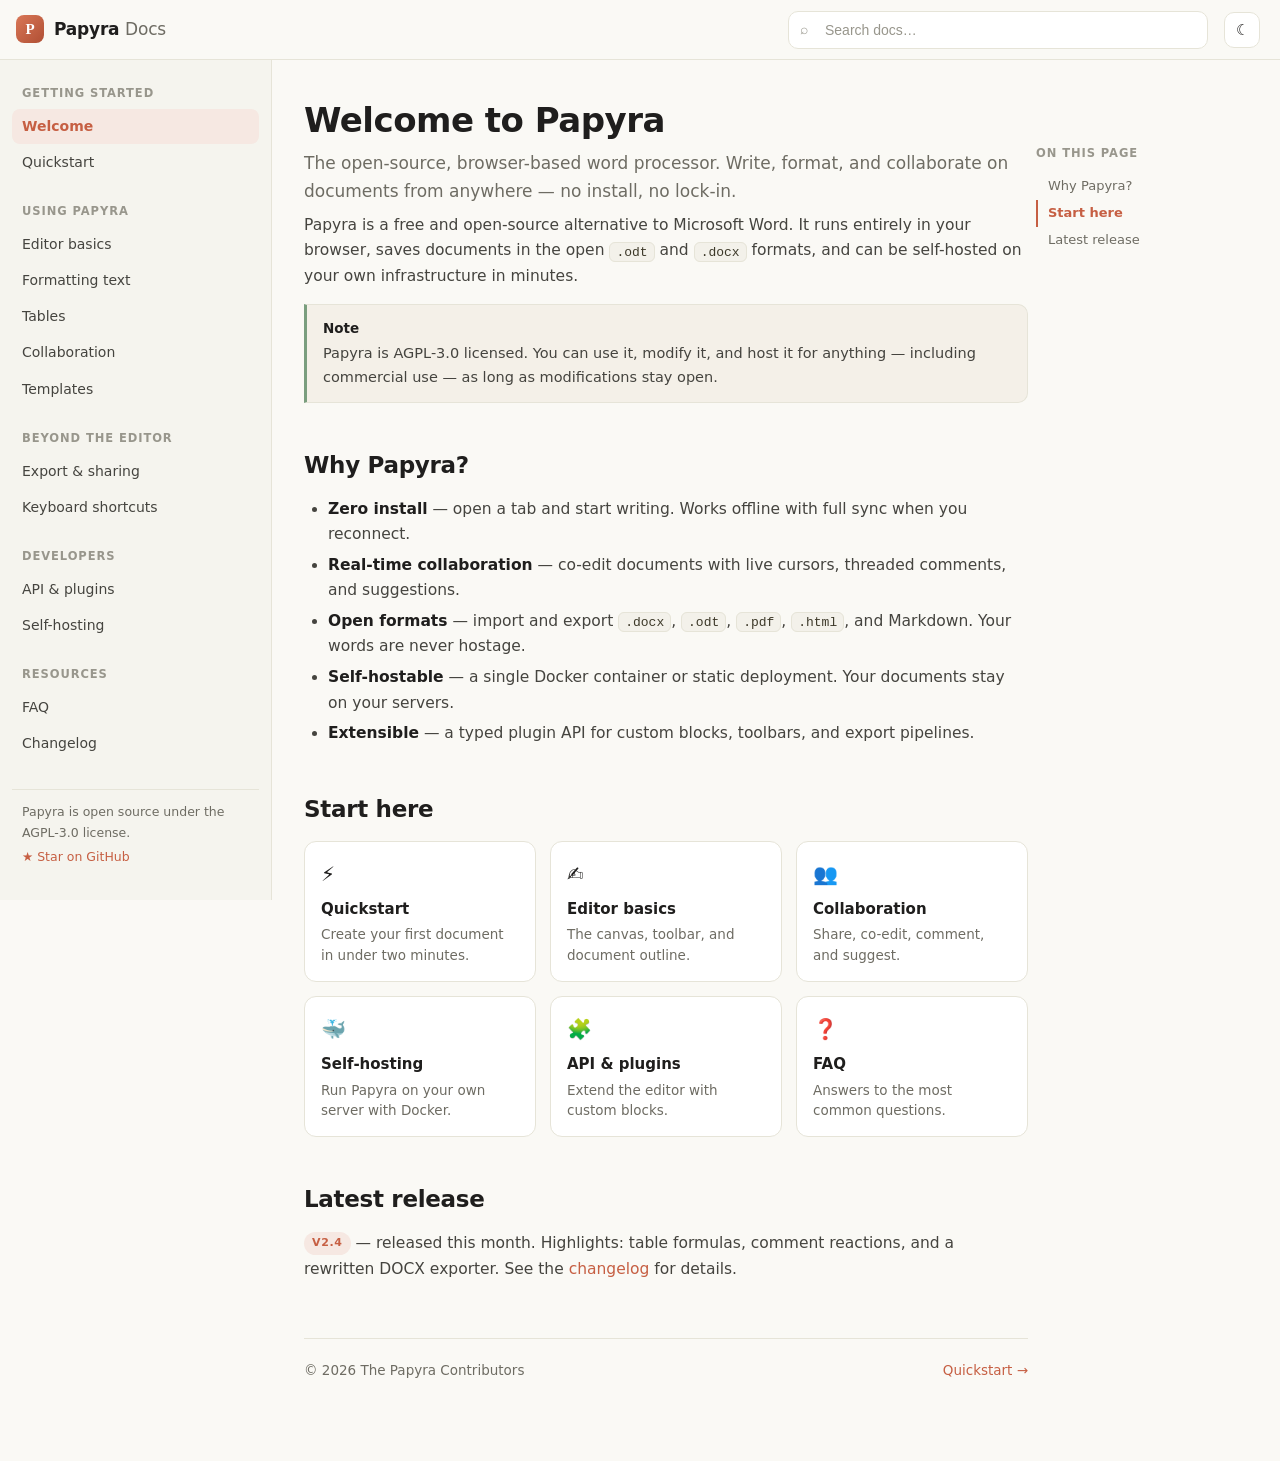
==== index.html @ 74c1b02d "Add full documentation suite: 13 pages, sidebar nav, search, dark mode Co-authored-by: sentiensilenc" ====
<!DOCTYPE html>
<html lang="en">
<head>
<meta charset="UTF-8" />
<meta name="viewport" content="width=device-width, initial-scale=1.0" />
<title>Welcome — Papyra Docs</title>
<link rel="stylesheet" href="assets/css/style.css" />
</head>
<body data-page="index">
<div class="layout">
  <main class="content">
    <div class="content-inner">
      <article>
        <h1>Welcome to Papyra</h1>
        <p class="page-subtitle">The open-source, browser-based word processor. Write, format, and collaborate on documents from anywhere — no install, no lock-in.</p>

        <p>Papyra is a free and open-source alternative to Microsoft Word. It runs entirely in your browser, saves documents in the open <code>.odt</code> and <code>.docx</code> formats, and can be self-hosted on your own infrastructure in minutes.</p>

        <div class="callout note">
          <div class="callout-title">Note</div>
          Papyra is AGPL-3.0 licensed. You can use it, modify it, and host it for anything — including commercial use — as long as modifications stay open.
        </div>

        <h2>Why Papyra?</h2>
        <ul>
          <li><strong>Zero install</strong> — open a tab and start writing. Works offline with full sync when you reconnect.</li>
          <li><strong>Real-time collaboration</strong> — co-edit documents with live cursors, threaded comments, and suggestions.</li>
          <li><strong>Open formats</strong> — import and export <code>.docx</code>, <code>.odt</code>, <code>.pdf</code>, <code>.html</code>, and Markdown. Your words are never hostage.</li>
          <li><strong>Self-hostable</strong> — a single Docker container or static deployment. Your documents stay on your servers.</li>
          <li><strong>Extensible</strong> — a typed plugin API for custom blocks, toolbars, and export pipelines.</li>
        </ul>

        <h2>Start here</h2>
        <div class="card-grid">
          <a class="card" href="quickstart.html">
            <div class="card-icon">⚡</div>
            <div class="card-title">Quickstart</div>
            <div class="card-desc">Create your first document in under two minutes.</div>
          </a>
          <a class="card" href="editor-basics.html">
            <div class="card-icon">✍️</div>
            <div class="card-title">Editor basics</div>
            <div class="card-desc">The canvas, toolbar, and document outline.</div>
          </a>
          <a class="card" href="collaboration.html">
            <div class="card-icon">👥</div>
            <div class="card-title">Collaboration</div>
            <div class="card-desc">Share, co-edit, comment, and suggest.</div>
          </a>
          <a class="card" href="self-hosting.html">
            <div class="card-icon">🐳</div>
            <div class="card-title">Self-hosting</div>
            <div class="card-desc">Run Papyra on your own server with Docker.</div>
          </a>
          <a class="card" href="api-plugins.html">
            <div class="card-icon">🧩</div>
            <div class="card-title">API &amp; plugins</div>
            <div class="card-desc">Extend the editor with custom blocks.</div>
          </a>
          <a class="card" href="faq.html">
            <div class="card-icon">❓</div>
            <div class="card-title">FAQ</div>
            <div class="card-desc">Answers to the most common questions.</div>
          </a>
        </div>

        <h2>Latest release</h2>
        <p><span class="badge">v2.4</span> — released this month. Highlights: table formulas, comment reactions, and a rewritten DOCX exporter. See the <a href="changelog.html">changelog</a> for details.</p>
      </article>
    </div>
  </main>
</div>
<script src="assets/js/search-data.js"></script>
<script src="assets/js/app.js"></script>
</body>
</html>
---- assets/css/style.css ----
/* ============================================================
   Papyra Docs — Claude-inspired warm light theme
   ============================================================ */

:root {
  --bg: #faf9f5;
  --bg-raised: #ffffff;
  --bg-sidebar: #f5f4ee;
  --bg-hover: #eeece4;
  --bg-code: #f3f1ea;
  --bg-callout: #f4f0e8;
  --text: #1f1e1d;
  --text-soft: #45443f;
  --muted: #6e6c63;
  --faint: #98968c;
  --accent: #c65f43;
  --accent-hover: #b04f34;
  --accent-soft: #f6e8e2;
  --border: #e6e4d8;
  --border-strong: #d6d3c4;
  --shadow: 0 8px 30px rgba(31, 30, 29, 0.08);
  --shadow-soft: 0 2px 8px rgba(31, 30, 29, 0.05);
  --code-text: #3d3929;
  --radius: 10px;
  --header-h: 60px;
  --sidebar-w: 272px;
  --toc-w: 220px;
  --max-content: 760px;
}

[data-theme="dark"] {
  --bg: #262624;
  --bg-raised: #2e2d2b;
  --bg-sidebar: #1f1e1d;
  --bg-hover: #383734;
  --bg-code: #30302d;
  --bg-callout: #33302a;
  --text: #f2f0e9;
  --text-soft: #d8d5cc;
  --muted: #a5a297;
  --faint: #7d7b71;
  --accent: #e08a67;
  --accent-hover: #eb9e80;
  --accent-soft: #4a322a;
  --border: #3b3a36;
  --border-strong: #4b4944;
  --shadow: 0 8px 30px rgba(0, 0, 0, 0.4);
  --shadow-soft: 0 2px 8px rgba(0, 0, 0, 0.25);
  --code-text: #e8e4d8;
}

* { box-sizing: border-box; }

html { scroll-behavior: smooth; }

body {
  margin: 0;
  font-family: "Segoe UI", system-ui, -apple-system, "Helvetica Neue", Arial, sans-serif;
  font-size: 15.5px;
  line-height: 1.65;
  color: var(--text);
  background: var(--bg);
  transition: background 0.25s ease, color 0.25s ease;
}

a { color: var(--accent); text-decoration: none; }
a:hover { color: var(--accent-hover); text-decoration: underline; }

/* ---------- Header ---------- */

.site-header {
  position: fixed;
  inset: 0 0 auto 0;
  height: var(--header-h);
  display: flex;
  align-items: center;
  gap: 16px;
  padding: 0 20px 0 16px;
  background: color-mix(in srgb, var(--bg) 88%, transparent);
  backdrop-filter: blur(10px);
  border-bottom: 1px solid var(--border);
  z-index: 60;
}

.brand {
  display: flex;
  align-items: center;
  gap: 10px;
  font-weight: 700;
  font-size: 17px;
  color: var(--text);
  letter-spacing: -0.2px;
}
.brand:hover { text-decoration: none; color: var(--text); }

.brand-mark {
  width: 28px;
  height: 28px;
  border-radius: 8px;
  background: linear-gradient(135deg, #d97757, #b04f34);
  color: #fff;
  display: grid;
  place-items: center;
  font-size: 15px;
  font-weight: 800;
  font-family: Georgia, serif;
}

.brand .docs-label { color: var(--muted); font-weight: 500; }

.menu-btn {
  display: none;
  border: 1px solid var(--border);
  background: var(--bg-raised);
  color: var(--text);
  border-radius: 8px;
  width: 34px;
  height: 34px;
  cursor: pointer;
  font-size: 16px;
  line-height: 1;
}

/* ---------- Search ---------- */

.search-wrap {
  position: relative;
  flex: 1;
  max-width: 420px;
  margin-left: auto;
}

.search-input {
  width: 100%;
  height: 38px;
  padding: 0 12px 0 36px;
  border: 1px solid var(--border);
  border-radius: 10px;
  background: var(--bg-raised);
  color: var(--text);
  font-size: 14px;
  outline: none;
  transition: border-color 0.15s, box-shadow 0.15s;
}
.search-input::placeholder { color: var(--faint); }
.search-input:focus {
  border-color: var(--accent);
  box-shadow: 0 0 0 3px var(--accent-soft);
}

.search-icon {
  position: absolute;
  left: 12px;
  top: 50%;
  transform: translateY(-50%);
  color: var(--faint);
  font-size: 14px;
  pointer-events: none;
}

.search-results {
  position: absolute;
  top: calc(100% + 8px);
  left: 0;
  right: 0;
  background: var(--bg-raised);
  border: 1px solid var(--border);
  border-radius: 12px;
  box-shadow: var(--shadow);
  max-height: 380px;
  overflow-y: auto;
  padding: 6px;
  display: none;
}
.search-results.open { display: block; }

.search-result {
  display: block;
  padding: 8px 10px;
  border-radius: 8px;
  cursor: pointer;
}
.search-result:hover, .search-result.active { background: var(--bg-hover); }
.search-result .sr-title { font-weight: 600; font-size: 14px; color: var(--text); }
.search-result .sr-section { font-size: 12px; color: var(--muted); margin-top: 1px; }
.search-result mark { background: var(--accent-soft); color: var(--accent); border-radius: 3px; padding: 0 1px; }

.search-empty {
  padding: 14px 12px;
  color: var(--muted);
  font-size: 14px;
  text-align: center;
}

/* ---------- Theme toggle ---------- */

.theme-toggle {
  border: 1px solid var(--border);
  background: var(--bg-raised);
  color: var(--text);
  width: 36px;
  height: 36px;
  border-radius: 10px;
  cursor: pointer;
  font-size: 15px;
  display: grid;
  place-items: center;
  flex-shrink: 0;
  transition: background 0.15s, transform 0.15s;
}
.theme-toggle:hover { background: var(--bg-hover); transform: rotate(12deg); }

/* ---------- Layout ---------- */

.layout {
  display: flex;
  padding-top: var(--header-h);
  min-height: 100vh;
}

/* ---------- Sidebar ---------- */

.sidebar {
  width: var(--sidebar-w);
  flex-shrink: 0;
  position: sticky;
  top: var(--header-h);
  height: calc(100vh - var(--header-h));
  overflow-y: auto;
  background: var(--bg-sidebar);
  border-right: 1px solid var(--border);
  padding: 20px 12px 40px;
}

.nav-group-label {
  font-size: 11.5px;
  font-weight: 700;
  text-transform: uppercase;
  letter-spacing: 0.08em;
  color: var(--faint);
  margin: 22px 10px 6px;
}
.nav-group-label:first-child { margin-top: 4px; }

.nav-link {
  display: block;
  padding: 6px 10px;
  margin: 1px 0;
  border-radius: 8px;
  color: var(--text-soft);
  font-size: 14px;
  font-weight: 500;
}
.nav-link:hover { background: var(--bg-hover); color: var(--text); text-decoration: none; }
.nav-link.active {
  background: var(--accent-soft);
  color: var(--accent);
  font-weight: 600;
}

.sidebar-footer {
  margin-top: 28px;
  padding: 12px 10px 0;
  border-top: 1px solid var(--border);
  font-size: 12.5px;
  color: var(--muted);
}
.sidebar-footer a { display: inline-flex; align-items: center; gap: 6px; margin-top: 4px; }

.backdrop {
  display: none;
  position: fixed;
  inset: 0;
  background: rgba(0, 0, 0, 0.35);
  z-index: 55;
}

/* ---------- Content ---------- */

.content {
  flex: 1;
  min-width: 0;
  display: flex;
  justify-content: center;
  padding: 40px 32px 80px;
}

.content-inner { width: 100%; max-width: var(--max-content); }

.content-header {
  margin-bottom: 28px;
}
.breadcrumb {
  font-size: 13px;
  color: var(--muted);
  margin-bottom: 10px;
}
.breadcrumb a { color: var(--muted); }
.breadcrumb .crumb-here { color: var(--text); font-weight: 600; }

h1 {
  font-size: 34px;
  line-height: 1.2;
  letter-spacing: -0.5px;
  margin: 0 0 8px;
  font-weight: 750;
}
.page-subtitle {
  font-size: 17px;
  color: var(--muted);
  margin: 0 0 8px;
}

h2 {
  font-size: 23px;
  letter-spacing: -0.3px;
  margin: 44px 0 12px;
  scroll-margin-top: calc(var(--header-h) + 20px);
  font-weight: 700;
}

h3 {
  font-size: 18px;
  margin: 30px 0 10px;
  scroll-margin-top: calc(var(--header-h) + 20px);
  font-weight: 700;
}

article p { margin: 0 0 14px; color: var(--text-soft); }
article strong { color: var(--text); }

article ul, article ol { margin: 0 0 16px; padding-left: 24px; color: var(--text-soft); }
article li { margin: 5px 0; }

hr { border: none; border-top: 1px solid var(--border); margin: 36px 0; }

/* ---------- Code ---------- */

.codeblock {
  position: relative;
  margin: 0 0 18px;
  border-radius: var(--radius);
  border: 1px solid var(--border);
  background: var(--bg-code);
  overflow: hidden;
}

.codeblock pre {
  margin: 0;
  padding: 14px 16px;
  overflow-x: auto;
}

code, pre {
  font-family: ui-monospace, "SF Mono", "Cascadia Code", Consolas, Menlo, monospace;
  font-size: 13.5px;
  color: var(--code-text);
}

:not(pre) > code {
  background: var(--bg-code);
  border: 1px solid var(--border);
  border-radius: 6px;
  padding: 1.5px 6px;
  font-size: 13px;
}

.copy-btn {
  position: absolute;
  top: 8px;
  right: 8px;
  border: 1px solid var(--border);
  background: var(--bg-raised);
  color: var(--muted);
  font-size: 12px;
  font-family: inherit;
  padding: 4px 10px;
  border-radius: 7px;
  cursor: pointer;
  opacity: 0;
  transition: opacity 0.15s;
}
.codeblock:hover .copy-btn { opacity: 1; }
.copy-btn:hover { color: var(--text); border-color: var(--border-strong); }
.copy-btn.copied { color: var(--accent); border-color: var(--accent); }

.code-label {
  font-size: 11px;
  font-weight: 700;
  text-transform: uppercase;
  letter-spacing: 0.07em;
  color: var(--faint);
  padding: 8px 16px 0;
}

/* ---------- Callouts ---------- */

.callout {
  border: 1px solid var(--border);
  border-left: 3px solid var(--accent);
  background: var(--bg-callout);
  border-radius: 0 var(--radius) var(--radius) 0;
  padding: 12px 16px;
  margin: 0 0 18px;
  font-size: 14.5px;
  color: var(--text-soft);
}
.callout .callout-title {
  font-weight: 700;
  color: var(--text);
  font-size: 13.5px;
  margin-bottom: 3px;
}
.callout.note { border-left-color: #7a9e7e; }
.callout.warning { border-left-color: #d4a72c; }
.callout.danger { border-left-color: #c14b4b; }

/* ---------- Cards / grids ---------- */

.card-grid {
  display: grid;
  grid-template-columns: repeat(auto-fill, minmax(220px, 1fr));
  gap: 14px;
  margin: 0 0 24px;
}

.card {
  display: block;
  border: 1px solid var(--border);
  border-radius: 12px;
  background: var(--bg-raised);
  padding: 16px;
  color: var(--text);
  transition: border-color 0.15s, box-shadow 0.15s, transform 0.15s;
}
.card:hover {
  text-decoration: none;
  border-color: var(--accent);
  box-shadow: var(--shadow-soft);
  transform: translateY(-2px);
}
.card .card-icon { font-size: 20px; margin-bottom: 6px; }
.card .card-title { font-weight: 700; font-size: 15px; margin-bottom: 3px; }
.card .card-desc { font-size: 13.5px; color: var(--muted); line-height: 1.5; }

/* ---------- Tables ---------- */

.table-wrap { overflow-x: auto; margin: 0 0 18px; border: 1px solid var(--border); border-radius: var(--radius); }

table { border-collapse: collapse; width: 100%; font-size: 14px; }

th, td { text-align: left; padding: 9px 14px; border-bottom: 1px solid var(--border); }
th { background: var(--bg-sidebar); font-weight: 700; color: var(--text); font-size: 13px; }
tr:last-child td { border-bottom: none; }
td { color: var(--text-soft); }
td code, th code { font-size: 12.5px; }

/* ---------- "On this page" TOC ---------- */

.toc {
  width: var(--toc-w);
  flex-shrink: 0;
  position: sticky;
  top: var(--header-h);
  height: calc(100vh - var(--header-h));
  overflow-y: auto;
  padding: 44px 16px 40px 8px;
  font-size: 13px;
}
.toc-title {
  font-size: 11.5px;
  font-weight: 700;
  text-transform: uppercase;
  letter-spacing: 0.08em;
  color: var(--faint);
  margin-bottom: 10px;
}
.toc a {
  display: block;
  padding: 4px 10px;
  border-left: 2px solid transparent;
  color: var(--muted);
  line-height: 1.45;
}
.toc a:hover { color: var(--text); text-decoration: none; }
.toc a.active { color: var(--accent); border-left-color: var(--accent); font-weight: 600; }

/* ---------- Prev/next-free footer ---------- */

.page-footer {
  margin-top: 56px;
  padding-top: 20px;
  border-top: 1px solid var(--border);
  display: flex;
  justify-content: space-between;
  gap: 12px;
  font-size: 13.5px;
  color: var(--muted);
  flex-wrap: wrap;
}

/* ---------- Badges ---------- */

.badge {
  display: inline-block;
  font-size: 11px;
  font-weight: 700;
  text-transform: uppercase;
  letter-spacing: 0.06em;
  padding: 2px 8px;
  border-radius: 999px;
  background: var(--accent-soft);
  color: var(--accent);
  vertical-align: middle;
}
.badge.new { background: #e5efe4; color: #4a7a4e; }
[data-theme="dark"] .badge.new { background: #2c3b2c; color: #9ec79f; }

kbd {
  display: inline-block;
  font-family: ui-monospace, monospace;
  font-size: 12px;
  background: var(--bg-raised);
  border: 1px solid var(--border-strong);
  border-bottom-width: 2px;
  border-radius: 6px;
  padding: 1px 7px;
  color: var(--text);
}

/* ---------- Responsive ---------- */

@media (max-width: 1160px) {
  .toc { display: none; }
}

@media (max-width: 880px) {
  .menu-btn { display: grid; place-items: center; }

  .sidebar {
    position: fixed;
    top: var(--header-h);
    left: 0;
    bottom: 0;
    transform: translateX(-100%);
    transition: transform 0.25s ease;
    z-index: 56;
    box-shadow: var(--shadow);
  }
  .sidebar.open { transform: translateX(0); }
  .backdrop.open { display: block; }

  .content { padding: 28px 18px 64px; }
  h1 { font-size: 28px; }

  .search-wrap { max-width: none; }
  .hide-sm { display: none; }
}
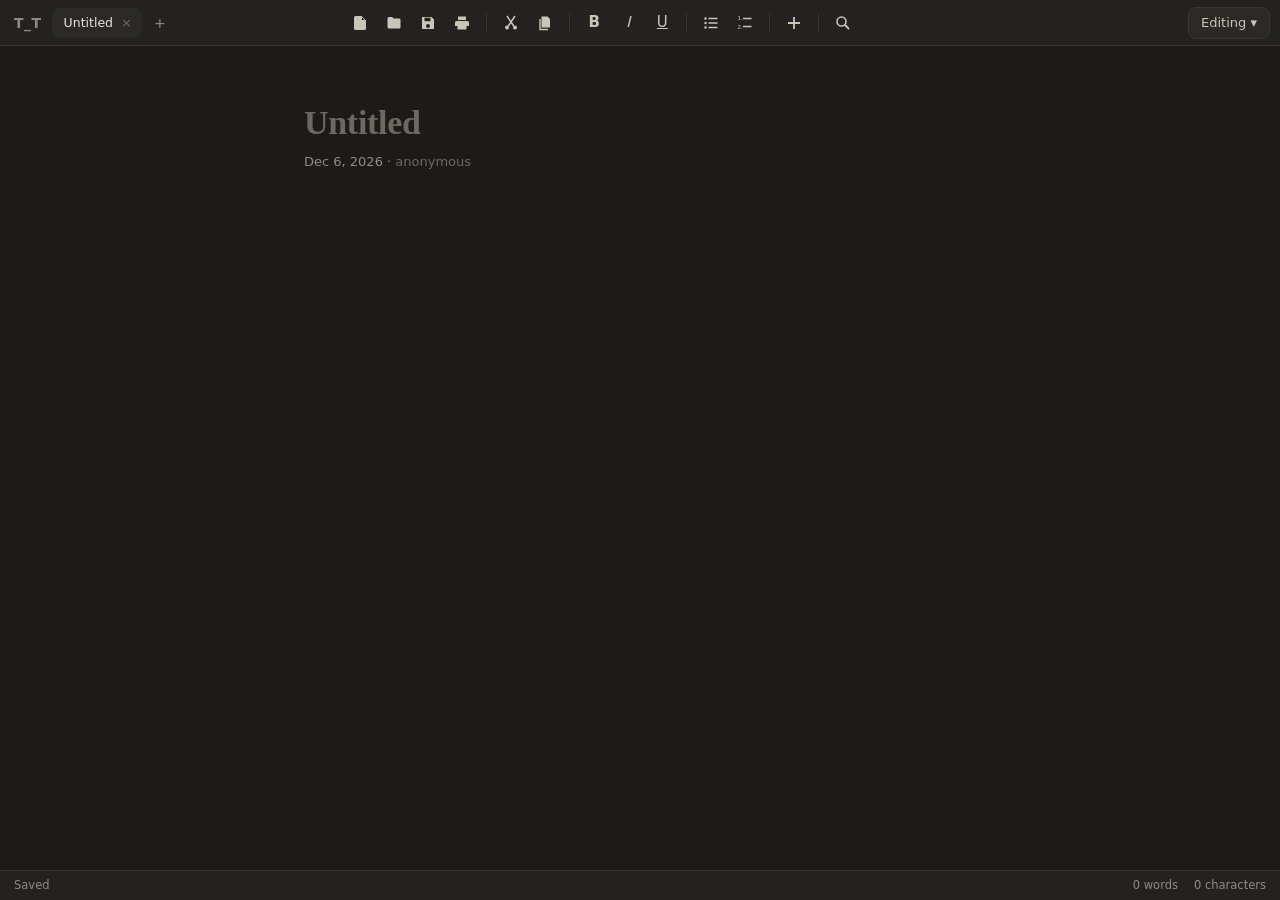
==== commit aaf4e19a: "Replace docs suite with document editor app Co-authored-by: sentiensilencx <sentiensilencx@users.nor" ====
--- a/index.html
+++ b/index.html
@@ -3,74 +3,126 @@
 <head>
 <meta charset="UTF-8" />
 <meta name="viewport" content="width=device-width, initial-scale=1.0" />
-<title>Welcome — Papyra Docs</title>
-<link rel="stylesheet" href="assets/css/style.css" />
+<title>super cool docs</title>
+<link rel="stylesheet" href="assets/css/editor.css" />
 </head>
-<body data-page="index">
-<div class="layout">
-  <main class="content">
-    <div class="content-inner">
-      <article>
-        <h1>Welcome to Papyra</h1>
-        <p class="page-subtitle">The open-source, browser-based word processor. Write, format, and collaborate on documents from anywhere — no install, no lock-in.</p>
+<body class="mode-editing">
 
-        <p>Papyra is a free and open-source alternative to Microsoft Word. It runs entirely in your browser, saves documents in the open <code>.odt</code> and <code>.docx</code> formats, and can be self-hosted on your own infrastructure in minutes.</p>
+<header class="topbar">
+  <div class="topbar-left">
+    <button id="tabsBtn" class="icon-btn app-btn" title="Documents">T_T</button>
+    <div class="tabbar" id="tabbar"></div>
+    <button id="newTabBtn" class="icon-btn" title="New document">+</button>
+  </div>
 
-        <div class="callout note">
-          <div class="callout-title">Note</div>
-          Papyra is AGPL-3.0 licensed. You can use it, modify it, and host it for anything — including commercial use — as long as modifications stay open.
-        </div>
+  <div class="toolbar" id="toolbar">
+    <button class="tbtn" data-cmd="newDoc" title="New document (Ctrl+Alt+N)">
+      <svg viewBox="0 0 16 16"><path d="M9.5 1H3.5A1.5 1.5 0 0 0 2 2.5v11A1.5 1.5 0 0 0 3.5 15h9a1.5 1.5 0 0 0 1.5-1.5V5.5L9.5 1zM10 2.5 12.5 5H10V2.5z"/><path d="M8 7v5M5.5 9.5h5" stroke="currentColor" stroke-width="1.4" fill="none"/></svg>
+    </button>
+    <button class="tbtn" data-cmd="openDoc" title="Open file (.html, .md, .txt)">
+      <svg viewBox="0 0 16 16"><path d="M1.5 3.5A1.5 1.5 0 0 1 3 2h3.2l1.4 1.6H13A1.5 1.5 0 0 1 14.5 5v7A1.5 1.5 0 0 1 13 13.5H3A1.5 1.5 0 0 1 1.5 12V3.5z"/></svg>
+    </button>
+    <button class="tbtn" data-cmd="saveDoc" title="Download as .html (Ctrl+S)">
+      <svg viewBox="0 0 16 16"><path d="M2 2h9.5L14 4.5V14H2V2zm2.5.8v3.4h6V2.8h-6zM8 13a2 2 0 1 0 0-4 2 2 0 0 0 0 4z"/></svg>
+    </button>
+    <button class="tbtn" data-cmd="printDoc" title="Print (Ctrl+P)">
+      <svg viewBox="0 0 16 16"><path d="M4 1.5h8V5H4V1.5zM2.5 6h11A1.5 1.5 0 0 1 15 7.5V11h-2.5v3.5h-9V11H1V7.5A1.5 1.5 0 0 1 2.5 6zM5 10h6v3H5v-3z"/></svg>
+    </button>
+    <span class="tsep"></span>
+    <button class="tbtn" data-cmd="cut" title="Cut (Ctrl+X)">
+      <svg viewBox="0 0 16 16"><circle cx="4" cy="12.5" r="2"/><circle cx="12" cy="12.5" r="2"/><path d="M5.3 11 12 1M10.7 11 4 1" stroke="currentColor" stroke-width="1.5" fill="none"/></svg>
+    </button>
+    <button class="tbtn" data-cmd="copy" title="Copy (Ctrl+C)">
+      <svg viewBox="0 0 16 16"><path d="M4.5 1.5h6L13 4v8.5h-8.5v-11z"/><path d="M3 4v10.5h8" fill="none" stroke="currentColor" stroke-width="1.4"/></svg>
+    </button>
+    <span class="tsep"></span>
+    <button class="tbtn letter" data-cmd="bold" title="Bold (Ctrl+B)"><strong>B</strong></button>
+    <button class="tbtn letter" data-cmd="italic" title="Italic (Ctrl+I)"><em>I</em></button>
+    <button class="tbtn letter" data-cmd="underline" title="Underline (Ctrl+U)"><u>U</u></button>
+    <span class="tsep"></span>
+    <button class="tbtn" data-cmd="insertUnorderedList" title="Bulleted list">
+      <svg viewBox="0 0 16 16"><circle cx="2.5" cy="3.5" r="1.2"/><circle cx="2.5" cy="8" r="1.2"/><circle cx="2.5" cy="12.5" r="1.2"/><path d="M5.5 3.5h9M5.5 8h9M5.5 12.5h9" stroke="currentColor" stroke-width="1.5" fill="none"/></svg>
+    </button>
+    <button class="tbtn" data-cmd="insertOrderedList" title="Numbered list">
+      <svg viewBox="0 0 16 16"><text x="0.5" y="5" font-size="5.5" fill="currentColor">1.</text><text x="0.5" y="13.5" font-size="5.5" fill="currentColor">2.</text><path d="M6 3.5h8.5M6 11.5h8.5" stroke="currentColor" stroke-width="1.5" fill="none"/></svg>
+    </button>
+    <span class="tsep"></span>
+    <div class="insert-wrap">
+      <button id="insertBtn" class="tbtn" title="Insert">
+        <svg viewBox="0 0 16 16"><path d="M8 2v12M2 8h12" stroke="currentColor" stroke-width="1.8" fill="none"/></svg>
+      </button>
+      <div class="insert-menu" id="insertMenu">
+        <button data-insert="h1">Heading 1</button>
+        <button data-insert="h2">Heading 2</button>
+        <button data-insert="h3">Heading 3</button>
+        <hr />
+        <button data-insert="quote">Quote</button>
+        <button data-insert="code">Code block</button>
+        <button data-insert="divider">Divider</button>
+        <button data-insert="checklist">Checklist</button>
+        <button data-insert="table">Table</button>
+        <hr />
+        <button data-insert="link">Link…</button>
+        <button data-insert="image">Image…</button>
+        <button data-insert="date">Date</button>
+      </div>
+    </div>
+    <span class="tsep"></span>
+    <button class="tbtn" data-cmd="find" title="Find &amp; replace (Ctrl+F)">
+      <svg viewBox="0 0 16 16"><circle cx="6.5" cy="6.5" r="4.5" fill="none" stroke="currentColor" stroke-width="1.6"/><path d="m10 10 4 4" stroke="currentColor" stroke-width="1.8"/></svg>
+    </button>
+  </div>
 
-        <h2>Why Papyra?</h2>
-        <ul>
-          <li><strong>Zero install</strong> — open a tab and start writing. Works offline with full sync when you reconnect.</li>
-          <li><strong>Real-time collaboration</strong> — co-edit documents with live cursors, threaded comments, and suggestions.</li>
-          <li><strong>Open formats</strong> — import and export <code>.docx</code>, <code>.odt</code>, <code>.pdf</code>, <code>.html</code>, and Markdown. Your words are never hostage.</li>
-          <li><strong>Self-hostable</strong> — a single Docker container or static deployment. Your documents stay on your servers.</li>
-          <li><strong>Extensible</strong> — a typed plugin API for custom blocks, toolbars, and export pipelines.</li>
-        </ul>
+  <div class="topbar-right">
+    <div class="mode-wrap">
+      <button id="modeBtn" class="mode-btn">Editing ▾</button>
+      <div class="mode-menu" id="modeMenu">
+        <button data-mode="editing">Editing</button>
+        <button data-mode="preview">Preview</button>
+      </div>
+    </div>
+  </div>
+</header>
 
-        <h2>Start here</h2>
-        <div class="card-grid">
-          <a class="card" href="quickstart.html">
-            <div class="card-icon">⚡</div>
-            <div class="card-title">Quickstart</div>
-            <div class="card-desc">Create your first document in under two minutes.</div>
-          </a>
-          <a class="card" href="editor-basics.html">
-            <div class="card-icon">✍️</div>
-            <div class="card-title">Editor basics</div>
-            <div class="card-desc">The canvas, toolbar, and document outline.</div>
-          </a>
-          <a class="card" href="collaboration.html">
-            <div class="card-icon">👥</div>
-            <div class="card-title">Collaboration</div>
-            <div class="card-desc">Share, co-edit, comment, and suggest.</div>
-          </a>
-          <a class="card" href="self-hosting.html">
-            <div class="card-icon">🐳</div>
-            <div class="card-title">Self-hosting</div>
-            <div class="card-desc">Run Papyra on your own server with Docker.</div>
-          </a>
-          <a class="card" href="api-plugins.html">
-            <div class="card-icon">🧩</div>
-            <div class="card-title">API &amp; plugins</div>
-            <div class="card-desc">Extend the editor with custom blocks.</div>
-          </a>
-          <a class="card" href="faq.html">
-            <div class="card-icon">❓</div>
-            <div class="card-title">FAQ</div>
-            <div class="card-desc">Answers to the most common questions.</div>
-          </a>
-        </div>
+<div class="tabpanel" id="tabpanel"></div>
 
-        <h2>Latest release</h2>
-        <p><span class="badge">v2.4</span> — released this month. Highlights: table formulas, comment reactions, and a rewritten DOCX exporter. See the <a href="changelog.html">changelog</a> for details.</p>
-      </article>
+<main class="page-scroll">
+  <div class="page" id="page">
+    <div class="doc-head">
+      <h1 id="docTitle" class="doc-title" contenteditable="true" spellcheck="false" data-placeholder="Untitled"></h1>
+      <div class="doc-meta"><span id="docDate"></span> · <span id="docAuthor" contenteditable="true" spellcheck="false" data-placeholder="anonymous"></span></div>
     </div>
-  </main>
+    <article id="editor" class="editor" contenteditable="true" spellcheck="true" data-placeholder="Start writing…"></article>
+  </div>
+</main>
+
+<footer class="statusbar">
+  <span id="savedAt">Saved</span>
+  <span class="status-right">
+    <span id="wordCount">0 words</span>
+    <span id="charCount">0 characters</span>
+  </span>
+</footer>
+
+<input type="file" id="fileInput" accept=".html,.htm,.md,.markdown,.txt" hidden />
+
+<div class="modal-backdrop" id="findModal">
+  <div class="modal">
+    <div class="modal-title">Find &amp; replace</div>
+    <input type="text" id="findInput" placeholder="Find" />
+    <input type="text" id="replaceInput" placeholder="Replace with (optional)" />
+    <div class="modal-row">
+      <span id="findCount" class="find-count"></span>
+      <span>
+        <button id="findClearBtn" class="mbtn">Clear</button>
+        <button id="replaceAllBtn" class="mbtn primary">Replace all</button>
+      </span>
+    </div>
+  </div>
 </div>
-<script src="assets/js/search-data.js"></script>
-<script src="assets/js/app.js"></script>
+
+<div class="toast" id="toast"></div>
+
+<script src="assets/js/editor.js"></script>
 </body>
 </html>
--- a/assets/css/editor.css
+++ b/assets/css/editor.css
@@ -0,0 +1,523 @@
+/* ============ super cool docs — dark serif editor ============ */
+
+:root {
+  --bg: #1c1b19;
+  --bg-panel: #232220;
+  --bg-raised: #2a2926;
+  --bg-hover: #35332f;
+  --text: #e9e6dd;
+  --text-soft: #c9c5b9;
+  --muted: #8f8c82;
+  --faint: #6b6960;
+  --accent: #d97757;
+  --accent-soft: #47322a;
+  --border: #383632;
+  --border-strong: #4a4842;
+  --mark: #5a4632;
+  --sel: #3d5a4c;
+  --radius: 10px;
+  --topbar-h: 46px;
+  --statusbar-h: 30px;
+  --page-w: 720px;
+  --serif: Georgia, "Iowan Old Style", "Times New Roman", serif;
+  --sans: -apple-system, "Segoe UI", system-ui, sans-serif;
+}
+
+* { box-sizing: border-box; }
+
+html, body { height: 100%; }
+
+body {
+  margin: 0;
+  background: var(--bg);
+  color: var(--text);
+  font-family: var(--serif);
+  font-size: 17px;
+  line-height: 1.75;
+  display: flex;
+  flex-direction: column;
+  overflow: hidden;
+}
+
+::selection { background: var(--sel); }
+
+button { font-family: var(--sans); }
+
+/* ---------- Top bar ---------- */
+
+.topbar {
+  display: flex;
+  align-items: center;
+  gap: 8px;
+  height: var(--topbar-h);
+  padding: 0 10px 0 6px;
+  background: var(--bg-panel);
+  border-bottom: 1px solid var(--border);
+  flex-shrink: 0;
+  z-index: 30;
+}
+
+.topbar-left { display: flex; align-items: center; gap: 2px; min-width: 0; }
+
+.icon-btn {
+  border: none;
+  background: transparent;
+  color: var(--muted);
+  height: 32px;
+  min-width: 32px;
+  border-radius: 8px;
+  cursor: pointer;
+  font-size: 14px;
+  display: grid;
+  place-items: center;
+  flex-shrink: 0;
+}
+.icon-btn:hover { background: var(--bg-hover); color: var(--text); }
+
+.app-btn { font-weight: 700; letter-spacing: 0.5px; padding: 0 8px; }
+
+/* ---------- Tabs ---------- */
+
+.tabbar { display: flex; align-items: center; gap: 2px; overflow-x: auto; scrollbar-width: none; min-width: 0; }
+.tabbar::-webkit-scrollbar { display: none; }
+
+.tab {
+  display: inline-flex;
+  align-items: center;
+  gap: 6px;
+  height: 30px;
+  padding: 0 8px 0 12px;
+  border-radius: 8px;
+  background: transparent;
+  color: var(--muted);
+  font-family: var(--sans);
+  font-size: 12.5px;
+  cursor: pointer;
+  border: none;
+  white-space: nowrap;
+  max-width: 160px;
+}
+.tab span { overflow: hidden; text-overflow: ellipsis; }
+.tab:hover { background: var(--bg-hover); }
+.tab.active { background: var(--bg-raised); color: var(--text); }
+
+.tab .tab-close {
+  border: none;
+  background: transparent;
+  color: var(--faint);
+  cursor: pointer;
+  font-size: 13px;
+  padding: 0 2px;
+  border-radius: 4px;
+  line-height: 1;
+}
+.tab .tab-close:hover { color: var(--text); background: var(--border-strong); }
+
+/* ---------- Toolbar ---------- */
+
+.toolbar {
+  display: flex;
+  align-items: center;
+  gap: 2px;
+  margin: 0 auto;
+  transition: opacity 0.2s;
+}
+
+body.mode-preview .toolbar { opacity: 0.25; pointer-events: none; }
+
+.tbtn {
+  border: none;
+  background: transparent;
+  color: var(--text-soft);
+  height: 32px;
+  width: 32px;
+  border-radius: 8px;
+  cursor: pointer;
+  display: grid;
+  place-items: center;
+  font-size: 14px;
+  flex-shrink: 0;
+}
+.tbtn:hover { background: var(--bg-hover); color: var(--text); }
+.tbtn svg { width: 16px; height: 16px; fill: currentColor; }
+.tbtn.letter { font-size: 15px; }
+.tbtn.letter strong, .tbtn.letter em, .tbtn.letter u { line-height: 1; }
+
+.tbtn.active { background: var(--accent-soft); color: var(--accent); }
+
+.tsep { width: 1px; height: 18px; background: var(--border); margin: 0 6px; flex-shrink: 0; }
+
+/* ---------- Insert menu ---------- */
+
+.insert-wrap { position: relative; }
+
+.insert-menu, .mode-menu {
+  position: absolute;
+  top: calc(100% + 6px);
+  left: 0;
+  min-width: 160px;
+  background: var(--bg-raised);
+  border: 1px solid var(--border-strong);
+  border-radius: var(--radius);
+  box-shadow: 0 10px 32px rgba(0, 0, 0, 0.45);
+  padding: 5px;
+  display: none;
+  z-index: 50;
+}
+.insert-menu.open, .mode-menu.open { display: block; }
+
+.insert-menu button, .mode-menu button {
+  display: block;
+  width: 100%;
+  text-align: left;
+  border: none;
+  background: transparent;
+  color: var(--text-soft);
+  font-size: 13.5px;
+  padding: 7px 10px;
+  border-radius: 7px;
+  cursor: pointer;
+}
+.insert-menu button:hover, .mode-menu button:hover { background: var(--bg-hover); color: var(--text); }
+.insert-menu hr { border: none; border-top: 1px solid var(--border); margin: 5px 0; }
+
+/* ---------- Mode ---------- */
+
+.topbar-right { margin-left: auto; flex-shrink: 0; }
+.mode-wrap { position: relative; }
+
+.mode-btn {
+  border: 1px solid var(--border);
+  background: var(--bg-raised);
+  color: var(--text-soft);
+  height: 32px;
+  padding: 0 12px;
+  border-radius: 8px;
+  cursor: pointer;
+  font-size: 13px;
+}
+.mode-btn:hover { border-color: var(--border-strong); color: var(--text); }
+
+/* ---------- Tab panel (open documents view) ---------- */
+
+.tabpanel {
+  display: none;
+  position: absolute;
+  top: var(--topbar-h);
+  left: 0;
+  width: 300px;
+  bottom: var(--statusbar-h);
+  background: var(--bg-panel);
+  border-right: 1px solid var(--border);
+  z-index: 40;
+  overflow-y: auto;
+  padding: 10px;
+}
+.tabpanel.open { display: block; }
+
+.tp-head {
+  font-family: var(--sans);
+  font-size: 11px;
+  font-weight: 700;
+  text-transform: uppercase;
+  letter-spacing: 0.08em;
+  color: var(--faint);
+  padding: 4px 8px 8px;
+}
+
+.tp-item {
+  display: flex;
+  align-items: center;
+  gap: 8px;
+  padding: 8px 10px;
+  border-radius: 8px;
+  cursor: pointer;
+  color: var(--text-soft);
+}
+.tp-item:hover { background: var(--bg-hover); }
+.tp-item.active { background: var(--bg-raised); color: var(--text); }
+.tp-item .tp-title {
+  flex: 1;
+  font-size: 14px;
+  white-space: nowrap;
+  overflow: hidden;
+  text-overflow: ellipsis;
+}
+.tp-item .tp-meta { font-family: var(--sans); font-size: 11px; color: var(--faint); }
+.tp-item .tp-del {
+  border: none;
+  background: transparent;
+  color: var(--faint);
+  cursor: pointer;
+  font-size: 13px;
+  border-radius: 4px;
+  padding: 2px 5px;
+  visibility: hidden;
+}
+.tp-item:hover .tp-del { visibility: visible; }
+.tp-item .tp-del:hover { color: #e0705c; background: var(--bg-raised); }
+
+/* ---------- Page ---------- */
+
+.page-scroll {
+  flex: 1;
+  overflow-y: auto;
+  display: flex;
+  justify-content: center;
+}
+
+.page {
+  width: 100%;
+  max-width: var(--page-w);
+  padding: 56px 24px 120px;
+}
+
+.doc-head { margin-bottom: 26px; }
+
+.doc-title {
+  font-family: var(--serif);
+  font-size: 34px;
+  font-weight: 700;
+  line-height: 1.25;
+  margin: 0 0 6px;
+  letter-spacing: -0.3px;
+  outline: none;
+}
+
+.doc-meta {
+  font-family: var(--sans);
+  font-size: 13px;
+  color: var(--muted);
+}
+#docAuthor { cursor: text; border-bottom: 1px dashed transparent; }
+#docAuthor:hover, #docAuthor:focus { border-bottom-color: var(--faint); outline: none; }
+
+/* ---------- Editor ---------- */
+
+.editor { outline: none; min-height: 55vh; }
+
+[contenteditable][data-placeholder]:empty::before,
+[contenteditable][data-placeholder]:has(> br:only-child)::before {
+  content: attr(data-placeholder);
+  color: var(--faint);
+  pointer-events: none;
+}
+
+.editor > *:first-child { margin-top: 0; }
+.editor h1, .editor h2, .editor h3 {
+  font-weight: 700;
+  line-height: 1.3;
+  margin: 1.6em 0 0.5em;
+  letter-spacing: -0.2px;
+}
+.editor h1 { font-size: 27px; }
+.editor h2 { font-size: 22px; }
+.editor h3 { font-size: 18.5px; }
+
+.editor p { margin: 0 0 1em; }
+
+.editor blockquote {
+  margin: 1.2em 0;
+  padding: 2px 0 2px 18px;
+  border-left: 3px solid var(--accent);
+  color: var(--text-soft);
+}
+
+.editor pre {
+  background: var(--bg-panel);
+  border: 1px solid var(--border);
+  border-radius: var(--radius);
+  padding: 14px 16px;
+  overflow-x: auto;
+  font-family: ui-monospace, "SF Mono", Consolas, Menlo, monospace;
+  font-size: 13.5px;
+  line-height: 1.6;
+}
+
+.editor code {
+  font-family: ui-monospace, "SF Mono", Consolas, Menlo, monospace;
+  font-size: 0.85em;
+  background: var(--bg-panel);
+  border: 1px solid var(--border);
+  border-radius: 5px;
+  padding: 1px 5px;
+}
+.editor pre code { background: none; border: none; padding: 0; font-size: inherit; }
+
+.editor hr { border: none; border-top: 1px solid var(--border-strong); margin: 2em 0; }
+
+.editor ul, .editor ol { margin: 0 0 1em; padding-left: 26px; }
+.editor li { margin: 0.3em 0; }
+
+.editor ul.checklist { list-style: none; padding-left: 4px; }
+.editor ul.checklist li { position: relative; padding-left: 28px; }
+.editor ul.checklist li::before {
+  content: "○";
+  position: absolute;
+  left: 2px;
+  color: var(--muted);
+  font-size: 16px;
+  top: -1px;
+}
+.editor ul.checklist li.done { color: var(--faint); text-decoration: line-through; }
+.editor ul.checklist li.done::before { content: "●"; color: var(--accent); }
+
+.editor img { max-width: 100%; border-radius: var(--radius); display: block; margin: 1.2em 0; }
+
+.editor a { color: var(--accent); text-decoration: underline; text-decoration-color: var(--accent-soft); text-underline-offset: 3px; }
+
+.editor table { border-collapse: collapse; margin: 1.2em 0; width: 100%; font-size: 0.95em; }
+.editor th, .editor td { border: 1px solid var(--border-strong); padding: 7px 12px; text-align: left; }
+.editor th { background: var(--bg-panel); }
+
+mark.find-hl { background: var(--mark); color: var(--text); border-radius: 3px; padding: 0 1px; }
+
+/* ---------- Preview mode ---------- */
+
+body.mode-preview .editor { cursor: default; }
+body.mode-preview .editor a { pointer-events: auto; }
+body.mode-preview .editor ul.checklist li { pointer-events: none; }
+
+/* ---------- Status bar ---------- */
+
+.statusbar {
+  display: flex;
+  align-items: center;
+  justify-content: space-between;
+  height: var(--statusbar-h);
+  padding: 0 14px;
+  background: var(--bg-panel);
+  border-top: 1px solid var(--border);
+  font-family: var(--sans);
+  font-size: 11.5px;
+  color: var(--muted);
+  flex-shrink: 0;
+  gap: 12px;
+}
+.status-right { display: flex; gap: 16px; }
+
+/* ---------- Modal ---------- */
+
+.modal-backdrop {
+  display: none;
+  position: fixed;
+  inset: 0;
+  background: rgba(0, 0, 0, 0.45);
+  z-index: 60;
+  align-items: flex-start;
+  justify-content: center;
+  padding-top: 14vh;
+}
+.modal-backdrop.open { display: flex; }
+
+.modal {
+  width: 380px;
+  max-width: calc(100vw - 40px);
+  background: var(--bg-raised);
+  border: 1px solid var(--border-strong);
+  border-radius: 14px;
+  box-shadow: 0 20px 60px rgba(0, 0, 0, 0.5);
+  padding: 16px;
+}
+
+.modal-title {
+  font-family: var(--sans);
+  font-size: 13px;
+  font-weight: 700;
+  margin-bottom: 12px;
+  color: var(--text);
+}
+
+.modal input {
+  width: 100%;
+  height: 38px;
+  margin-bottom: 10px;
+  padding: 0 12px;
+  border: 1px solid var(--border);
+  border-radius: 9px;
+  background: var(--bg-panel);
+  color: var(--text);
+  font-family: var(--sans);
+  font-size: 14px;
+  outline: none;
+}
+.modal input:focus { border-color: var(--accent); }
+
+.modal-row {
+  display: flex;
+  align-items: center;
+  justify-content: space-between;
+  gap: 10px;
+}
+
+.find-count { font-family: var(--sans); font-size: 12px; color: var(--muted); }
+
+.mbtn {
+  border: 1px solid var(--border);
+  background: transparent;
+  color: var(--text-soft);
+  font-size: 12.5px;
+  padding: 6px 12px;
+  border-radius: 8px;
+  cursor: pointer;
+  margin-left: 6px;
+}
+.mbtn:hover { background: var(--bg-hover); }
+.mbtn.primary { background: var(--accent); border-color: var(--accent); color: #fff; }
+.mbtn.primary:hover { background: #c5653f; }
+
+/* ---------- Toast ---------- */
+
+.toast {
+  position: fixed;
+  bottom: calc(var(--statusbar-h) + 16px);
+  left: 50%;
+  transform: translate(-50%, 12px);
+  background: var(--bg-raised);
+  border: 1px solid var(--border-strong);
+  color: var(--text);
+  font-family: var(--sans);
+  font-size: 13px;
+  padding: 9px 16px;
+  border-radius: 10px;
+  box-shadow: 0 8px 28px rgba(0, 0, 0, 0.45);
+  opacity: 0;
+  pointer-events: none;
+  transition: opacity 0.2s, transform 0.2s;
+  z-index: 70;
+}
+.toast.show { opacity: 1; transform: translate(-50%, 0); }
+
+/* ---------- Scrollbar ---------- */
+
+::-webkit-scrollbar { width: 10px; height: 10px; }
+::-webkit-scrollbar-thumb { background: var(--border-strong); border-radius: 6px; border: 2px solid var(--bg); }
+::-webkit-scrollbar-track { background: transparent; }
+
+/* ---------- Responsive ---------- */
+
+@media (max-width: 900px) {
+  .toolbar { gap: 0; }
+  .tsep { margin: 0 2px; }
+  .tab { max-width: 90px; }
+  .page { padding: 36px 18px 100px; }
+  .doc-title { font-size: 27px; }
+}
+
+@media (max-width: 640px) {
+  .toolbar { display: none; }
+  body.mode-preview .toolbar { display: none; }
+}
+
+/* ---------- Print ---------- */
+
+@media print {
+  body { background: #fff; color: #111; overflow: visible; }
+  .topbar, .statusbar, .tabpanel, .modal-backdrop, .toast { display: none !important; }
+  .page-scroll { overflow: visible; }
+  .page { max-width: none; padding: 0; }
+  .editor, .editor * { color: #111 !important; }
+  .editor a { color: #111; }
+  .editor pre { background: #f4f4f4; border-color: #ddd; }
+  .editor blockquote { border-left-color: #999; }
+}
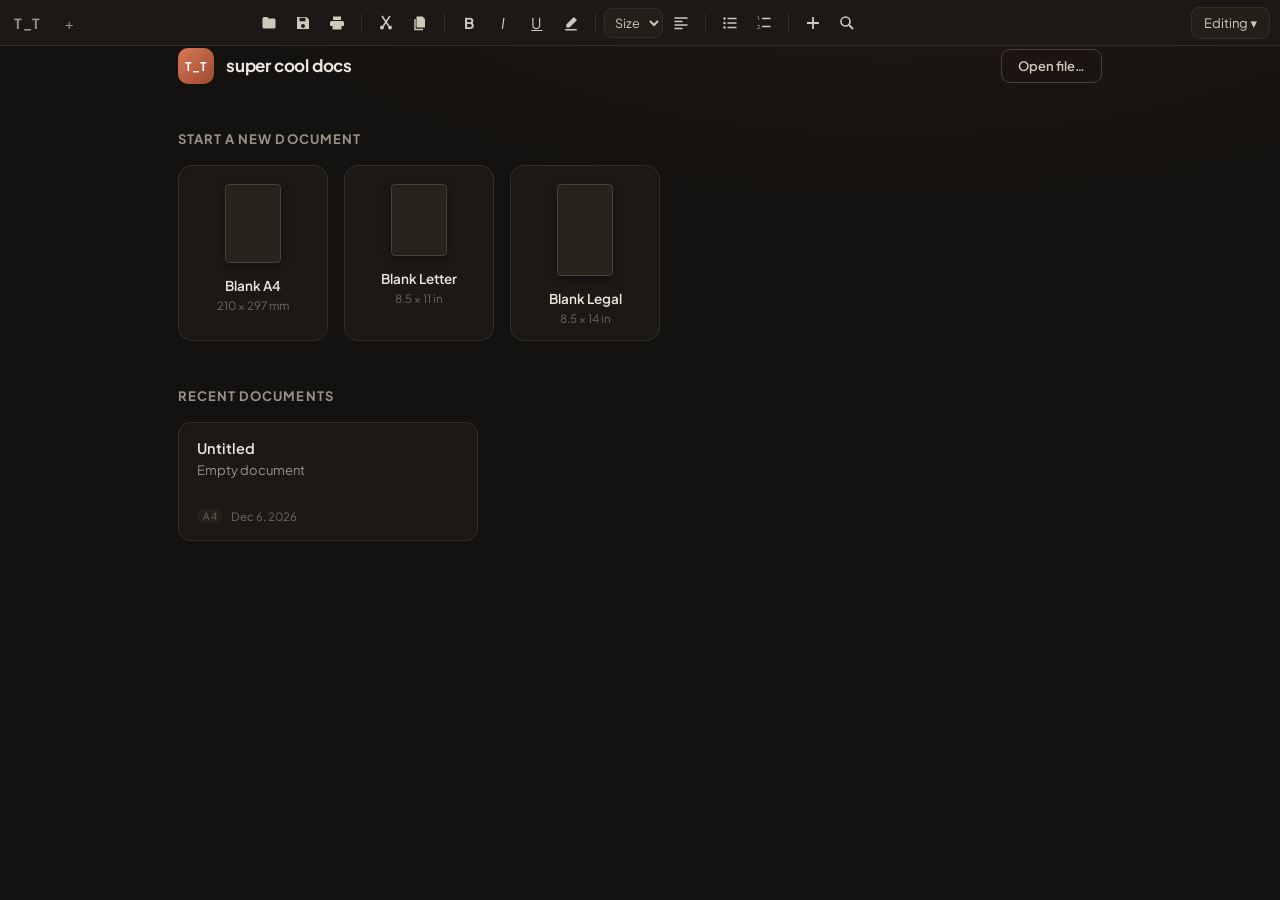
==== commit b6fb101c: "Word mode: home screen with page sizes, paginated canvas, Bitter/Jakarta theme, markdown typing Co-a" ====
--- a/index.html
+++ b/index.html
@@ -4,105 +4,172 @@
 <meta charset="UTF-8" />
 <meta name="viewport" content="width=device-width, initial-scale=1.0" />
 <title>super cool docs</title>
+<link rel="preconnect" href="https://fonts.googleapis.com" />
+<link rel="preconnect" href="https://fonts.gstatic.com" crossorigin />
+<link href="https://fonts.googleapis.com/css2?family=Bitter:ital,wght@0,400;0,500;0,600;0,700;1,400&family=Plus+Jakarta+Sans:wght@400;500;600;700&display=swap" rel="stylesheet" />
 <link rel="stylesheet" href="assets/css/editor.css" />
 </head>
-<body class="mode-editing">
+<body class="view-home mode-editing">
 
-<header class="topbar">
-  <div class="topbar-left">
-    <button id="tabsBtn" class="icon-btn app-btn" title="Documents">T_T</button>
-    <div class="tabbar" id="tabbar"></div>
-    <button id="newTabBtn" class="icon-btn" title="New document">+</button>
+<!-- ============ Home (start screen) ============ -->
+
+<div class="home" id="homeView">
+  <div class="home-inner">
+    <div class="home-head">
+      <div class="brand"><span class="brand-mark">T_T</span> super cool docs</div>
+      <button id="homeOpenBtn" class="ghost-btn">Open file…</button>
+    </div>
+
+    <section class="home-section">
+      <h2 class="home-h2">Start a new document</h2>
+      <div class="size-cards">
+        <button class="size-card" data-size="a4">
+          <span class="size-sheet ratio-a4"></span>
+          <span class="size-name">Blank A4</span>
+          <span class="size-dim">210 × 297 mm</span>
+        </button>
+        <button class="size-card" data-size="letter">
+          <span class="size-sheet ratio-letter"></span>
+          <span class="size-name">Blank Letter</span>
+          <span class="size-dim">8.5 × 11 in</span>
+        </button>
+        <button class="size-card" data-size="legal">
+          <span class="size-sheet ratio-legal"></span>
+          <span class="size-name">Blank Legal</span>
+          <span class="size-dim">8.5 × 14 in</span>
+        </button>
+      </div>
+    </section>
+
+    <section class="home-section">
+      <h2 class="home-h2">Recent documents</h2>
+      <div class="doc-grid" id="docGrid"></div>
+    </section>
   </div>
+</div>
 
-  <div class="toolbar" id="toolbar">
-    <button class="tbtn" data-cmd="newDoc" title="New document (Ctrl+Alt+N)">
-      <svg viewBox="0 0 16 16"><path d="M9.5 1H3.5A1.5 1.5 0 0 0 2 2.5v11A1.5 1.5 0 0 0 3.5 15h9a1.5 1.5 0 0 0 1.5-1.5V5.5L9.5 1zM10 2.5 12.5 5H10V2.5z"/><path d="M8 7v5M5.5 9.5h5" stroke="currentColor" stroke-width="1.4" fill="none"/></svg>
-    </button>
-    <button class="tbtn" data-cmd="openDoc" title="Open file (.html, .md, .txt)">
-      <svg viewBox="0 0 16 16"><path d="M1.5 3.5A1.5 1.5 0 0 1 3 2h3.2l1.4 1.6H13A1.5 1.5 0 0 1 14.5 5v7A1.5 1.5 0 0 1 13 13.5H3A1.5 1.5 0 0 1 1.5 12V3.5z"/></svg>
-    </button>
-    <button class="tbtn" data-cmd="saveDoc" title="Download as .html (Ctrl+S)">
-      <svg viewBox="0 0 16 16"><path d="M2 2h9.5L14 4.5V14H2V2zm2.5.8v3.4h6V2.8h-6zM8 13a2 2 0 1 0 0-4 2 2 0 0 0 0 4z"/></svg>
-    </button>
-    <button class="tbtn" data-cmd="printDoc" title="Print (Ctrl+P)">
-      <svg viewBox="0 0 16 16"><path d="M4 1.5h8V5H4V1.5zM2.5 6h11A1.5 1.5 0 0 1 15 7.5V11h-2.5v3.5h-9V11H1V7.5A1.5 1.5 0 0 1 2.5 6zM5 10h6v3H5v-3z"/></svg>
-    </button>
-    <span class="tsep"></span>
-    <button class="tbtn" data-cmd="cut" title="Cut (Ctrl+X)">
-      <svg viewBox="0 0 16 16"><circle cx="4" cy="12.5" r="2"/><circle cx="12" cy="12.5" r="2"/><path d="M5.3 11 12 1M10.7 11 4 1" stroke="currentColor" stroke-width="1.5" fill="none"/></svg>
-    </button>
-    <button class="tbtn" data-cmd="copy" title="Copy (Ctrl+C)">
-      <svg viewBox="0 0 16 16"><path d="M4.5 1.5h6L13 4v8.5h-8.5v-11z"/><path d="M3 4v10.5h8" fill="none" stroke="currentColor" stroke-width="1.4"/></svg>
-    </button>
-    <span class="tsep"></span>
-    <button class="tbtn letter" data-cmd="bold" title="Bold (Ctrl+B)"><strong>B</strong></button>
-    <button class="tbtn letter" data-cmd="italic" title="Italic (Ctrl+I)"><em>I</em></button>
-    <button class="tbtn letter" data-cmd="underline" title="Underline (Ctrl+U)"><u>U</u></button>
-    <span class="tsep"></span>
-    <button class="tbtn" data-cmd="insertUnorderedList" title="Bulleted list">
-      <svg viewBox="0 0 16 16"><circle cx="2.5" cy="3.5" r="1.2"/><circle cx="2.5" cy="8" r="1.2"/><circle cx="2.5" cy="12.5" r="1.2"/><path d="M5.5 3.5h9M5.5 8h9M5.5 12.5h9" stroke="currentColor" stroke-width="1.5" fill="none"/></svg>
-    </button>
-    <button class="tbtn" data-cmd="insertOrderedList" title="Numbered list">
-      <svg viewBox="0 0 16 16"><text x="0.5" y="5" font-size="5.5" fill="currentColor">1.</text><text x="0.5" y="13.5" font-size="5.5" fill="currentColor">2.</text><path d="M6 3.5h8.5M6 11.5h8.5" stroke="currentColor" stroke-width="1.5" fill="none"/></svg>
-    </button>
-    <span class="tsep"></span>
-    <div class="insert-wrap">
-      <button id="insertBtn" class="tbtn" title="Insert">
-        <svg viewBox="0 0 16 16"><path d="M8 2v12M2 8h12" stroke="currentColor" stroke-width="1.8" fill="none"/></svg>
+<!-- ============ Editor ============ -->
+
+<div class="editor-shell" id="editorView" hidden>
+  <header class="topbar">
+    <div class="topbar-left">
+      <button id="homeBtn" class="icon-btn app-btn" title="All documents">T_T</button>
+      <div class="tabbar" id="tabbar"></div>
+      <button id="newTabBtn" class="icon-btn" title="New document (Ctrl+Alt+N)">+</button>
+    </div>
+
+    <div class="toolbar" id="toolbar">
+      <button class="tbtn" data-cmd="openDoc" title="Open file (.html, .md, .txt)">
+        <svg viewBox="0 0 16 16"><path d="M1.5 3.5A1.5 1.5 0 0 1 3 2h3.2l1.4 1.6H13A1.5 1.5 0 0 1 14.5 5v7A1.5 1.5 0 0 1 13 13.5H3A1.5 1.5 0 0 1 1.5 12V3.5z"/></svg>
       </button>
-      <div class="insert-menu" id="insertMenu">
-        <button data-insert="h1">Heading 1</button>
-        <button data-insert="h2">Heading 2</button>
-        <button data-insert="h3">Heading 3</button>
-        <hr />
-        <button data-insert="quote">Quote</button>
-        <button data-insert="code">Code block</button>
-        <button data-insert="divider">Divider</button>
-        <button data-insert="checklist">Checklist</button>
-        <button data-insert="table">Table</button>
-        <hr />
-        <button data-insert="link">Link…</button>
-        <button data-insert="image">Image…</button>
-        <button data-insert="date">Date</button>
+      <button class="tbtn" data-cmd="saveDoc" title="Download as .html (Ctrl+S)">
+        <svg viewBox="0 0 16 16"><path d="M2 2h9.5L14 4.5V14H2V2zm2.5.8v3.4h6V2.8h-6zM8 13a2 2 0 1 0 0-4 2 2 0 0 0 0 4z"/></svg>
+      </button>
+      <button class="tbtn" data-cmd="printDoc" title="Print (Ctrl+P)">
+        <svg viewBox="0 0 16 16"><path d="M4 1.5h8V5H4V1.5zM2.5 6h11A1.5 1.5 0 0 1 15 7.5V11h-2.5v3.5h-9V11H1V7.5A1.5 1.5 0 0 1 2.5 6zM5 10h6v3H5v-3z"/></svg>
+      </button>
+      <span class="tsep"></span>
+      <button class="tbtn" data-cmd="cut" title="Cut (Ctrl+X)">
+        <svg viewBox="0 0 16 16"><circle cx="4" cy="12.5" r="2"/><circle cx="12" cy="12.5" r="2"/><path d="M5.3 11 12 1M10.7 11 4 1" stroke="currentColor" stroke-width="1.5" fill="none"/></svg>
+      </button>
+      <button class="tbtn" data-cmd="copy" title="Copy (Ctrl+C)">
+        <svg viewBox="0 0 16 16"><path d="M4.5 1.5h6L13 4v8.5h-8.5v-11z"/><path d="M3 4v10.5h8" fill="none" stroke="currentColor" stroke-width="1.4"/></svg>
+      </button>
+      <span class="tsep"></span>
+      <button class="tbtn letter" data-cmd="bold" title="Bold (Ctrl+B)"><strong>B</strong></button>
+      <button class="tbtn letter" data-cmd="italic" title="Italic (Ctrl+I)"><em>I</em></button>
+      <button class="tbtn letter" data-cmd="underline" title="Underline (Ctrl+U)"><u>U</u></button>
+      <button class="tbtn" data-cmd="highlight" title="Highlight">
+        <svg viewBox="0 0 16 16"><path d="M10.8 1.9 14 5.1 6.5 12.6H3.3V9.4l7.5-7.5z"/><rect x="2" y="14" width="12" height="1.6" rx="0.8"/></svg>
+      </button>
+      <span class="tsep"></span>
+      <select id="fontSizeSel" class="tselect" title="Font size">
+        <option value="" selected>Size</option>
+        <option value="1">10</option>
+        <option value="2">13</option>
+        <option value="3">16</option>
+        <option value="4">18</option>
+        <option value="5">24</option>
+        <option value="6">32</option>
+        <option value="7">48</option>
+      </select>
+      <div class="menu-wrap">
+        <button id="alignBtn" class="tbtn" title="Alignment">
+          <svg viewBox="0 0 16 16"><path d="M1.5 3h13M1.5 6.5h8M1.5 10h13M1.5 13.5h8" stroke="currentColor" stroke-width="1.6" fill="none"/></svg>
+        </button>
+        <div class="menu align-menu" id="alignMenu">
+          <button data-align="justifyLeft"><svg viewBox="0 0 16 16"><path d="M1.5 3h13M1.5 6.5h8M1.5 10h13M1.5 13.5h8" stroke="currentColor" stroke-width="1.6" fill="none"/></svg>Align left</button>
+          <button data-align="justifyCenter"><svg viewBox="0 0 16 16"><path d="M1.5 3h13M4 6.5h8M1.5 10h13M4 13.5h8" stroke="currentColor" stroke-width="1.6" fill="none"/></svg>Center</button>
+          <button data-align="justifyRight"><svg viewBox="0 0 16 16"><path d="M1.5 3h13M6.5 6.5h8M1.5 10h13M6.5 13.5h8" stroke="currentColor" stroke-width="1.6" fill="none"/></svg>Align right</button>
+          <button data-align="justifyFull"><svg viewBox="0 0 16 16"><path d="M1.5 3h13M1.5 6.5h13M1.5 10h13M1.5 13.5h13" stroke="currentColor" stroke-width="1.6" fill="none"/></svg>Justify</button>
+        </div>
+      </div>
+      <span class="tsep"></span>
+      <button class="tbtn" data-cmd="insertUnorderedList" title="Bulleted list">
+        <svg viewBox="0 0 16 16"><circle cx="2.5" cy="3.5" r="1.2"/><circle cx="2.5" cy="8" r="1.2"/><circle cx="2.5" cy="12.5" r="1.2"/><path d="M5.5 3.5h9M5.5 8h9M5.5 12.5h9" stroke="currentColor" stroke-width="1.5" fill="none"/></svg>
+      </button>
+      <button class="tbtn" data-cmd="insertOrderedList" title="Numbered list">
+        <svg viewBox="0 0 16 16"><text x="0.5" y="5" font-size="5.5" fill="currentColor">1.</text><text x="0.5" y="13.5" font-size="5.5" fill="currentColor">2.</text><path d="M6 3.5h8.5M6 11.5h8.5" stroke="currentColor" stroke-width="1.5" fill="none"/></svg>
+      </button>
+      <span class="tsep"></span>
+      <div class="menu-wrap">
+        <button id="insertBtn" class="tbtn" title="Insert">
+          <svg viewBox="0 0 16 16"><path d="M8 2v12M2 8h12" stroke="currentColor" stroke-width="1.8" fill="none"/></svg>
+        </button>
+        <div class="menu insert-menu" id="insertMenu">
+          <button data-insert="h1">Heading 1</button>
+          <button data-insert="h2">Heading 2</button>
+          <button data-insert="h3">Heading 3</button>
+          <hr />
+          <button data-insert="quote">Quote</button>
+          <button data-insert="code">Code block</button>
+          <button data-insert="divider">Divider</button>
+          <button data-insert="checklist">Checklist</button>
+          <button data-insert="table">Table</button>
+          <hr />
+          <button data-insert="link">Link…</button>
+          <button data-insert="image">Image…</button>
+          <button data-insert="date">Date</button>
+        </div>
+      </div>
+      <button class="tbtn" data-cmd="find" title="Find &amp; replace (Ctrl+F)">
+        <svg viewBox="0 0 16 16"><circle cx="6.5" cy="6.5" r="4.5" fill="none" stroke="currentColor" stroke-width="1.6"/><path d="m10 10 4 4" stroke="currentColor" stroke-width="1.8"/></svg>
+      </button>
+    </div>
+
+    <div class="topbar-right">
+      <div class="menu-wrap">
+        <button id="modeBtn" class="mode-btn">Editing ▾</button>
+        <div class="menu mode-menu" id="modeMenu">
+          <button data-mode="editing">Editing</button>
+          <button data-mode="preview">Preview</button>
+        </div>
       </div>
     </div>
-    <span class="tsep"></span>
-    <button class="tbtn" data-cmd="find" title="Find &amp; replace (Ctrl+F)">
-      <svg viewBox="0 0 16 16"><circle cx="6.5" cy="6.5" r="4.5" fill="none" stroke="currentColor" stroke-width="1.6"/><path d="m10 10 4 4" stroke="currentColor" stroke-width="1.8"/></svg>
-    </button>
-  </div>
+  </header>
 
-  <div class="topbar-right">
-    <div class="mode-wrap">
-      <button id="modeBtn" class="mode-btn">Editing ▾</button>
-      <div class="mode-menu" id="modeMenu">
-        <button data-mode="editing">Editing</button>
-        <button data-mode="preview">Preview</button>
+  <div class="tabpanel" id="tabpanel"></div>
+
+  <main class="page-scroll" id="pageScroll">
+    <div class="sheet" id="sheet" data-size="a4">
+      <div class="page-markers" id="pageMarkers"></div>
+      <div class="doc-head">
+        <h1 id="docTitle" class="doc-title" contenteditable="true" spellcheck="false" data-placeholder="Untitled"></h1>
+        <div class="doc-meta"><span id="docDate"></span> · <span id="docAuthor" contenteditable="true" spellcheck="false" data-placeholder="anonymous"></span></div>
       </div>
+      <article id="editor" class="editor" contenteditable="true" spellcheck="true" data-placeholder="Start writing…"></article>
     </div>
-  </div>
-</header>
+  </main>
 
-<div class="tabpanel" id="tabpanel"></div>
-
-<main class="page-scroll">
-  <div class="page" id="page">
-    <div class="doc-head">
-      <h1 id="docTitle" class="doc-title" contenteditable="true" spellcheck="false" data-placeholder="Untitled"></h1>
-      <div class="doc-meta"><span id="docDate"></span> · <span id="docAuthor" contenteditable="true" spellcheck="false" data-placeholder="anonymous"></span></div>
-    </div>
-    <article id="editor" class="editor" contenteditable="true" spellcheck="true" data-placeholder="Start writing…"></article>
-  </div>
-</main>
-
-<footer class="statusbar">
-  <span id="savedAt">Saved</span>
-  <span class="status-right">
-    <span id="wordCount">0 words</span>
-    <span id="charCount">0 characters</span>
-  </span>
-</footer>
+  <footer class="statusbar">
+    <span id="savedAt">Saved</span>
+    <span class="status-right">
+      <span id="pageCount">Page 1 of 1</span>
+      <span id="wordCount">0 words</span>
+      <span id="charCount">0 characters</span>
+    </span>
+  </footer>
+</div>
 
 <input type="file" id="fileInput" accept=".html,.htm,.md,.markdown,.txt" hidden />
 
@@ -123,6 +190,8 @@
 
 <div class="toast" id="toast"></div>
 
+<style id="pageStyle">@page { size: A4 portrait; margin: 0; }</style>
+
 <script src="assets/js/editor.js"></script>
 </body>
 </html>
--- a/assets/css/editor.css
+++ b/assets/css/editor.css
@@ -1,26 +1,30 @@
-/* ============ super cool docs — dark serif editor ============ */
+/* ============ super cool docs — dark, warm, serious ============ */
 
 :root {
-  --bg: #1c1b19;
-  --bg-panel: #232220;
-  --bg-raised: #2a2926;
-  --bg-hover: #35332f;
-  --text: #e9e6dd;
-  --text-soft: #c9c5b9;
-  --muted: #8f8c82;
-  --faint: #6b6960;
+  --bg: #141210;
+  --bg-panel: #1b1815;
+  --bg-raised: #232019;
+  --bg-hover: #2e2a22;
+  --paper: #26221c;
+  --paper-edge: #2f2a22;
+  --text: #ece7db;
+  --text-soft: #cfc9ba;
+  --muted: #9a9284;
+  --faint: #6e675c;
   --accent: #d97757;
-  --accent-soft: #47322a;
-  --border: #383632;
-  --border-strong: #4a4842;
-  --mark: #5a4632;
-  --sel: #3d5a4c;
+  --accent-hover: #c5653f;
+  --accent-soft: #4a3229;
+  --border: #332e27;
+  --border-strong: #474035;
+  --mark: #5c4a2e;
+  --sel: #3f5348;
+  --hl: #e6c35c;
   --radius: 10px;
   --topbar-h: 46px;
   --statusbar-h: 30px;
-  --page-w: 720px;
-  --serif: Georgia, "Iowan Old Style", "Times New Roman", serif;
-  --sans: -apple-system, "Segoe UI", system-ui, sans-serif;
+  --sheet-margin: 25.4mm;
+  --serif: "Bitter", Georgia, "Times New Roman", serif;
+  --sans: "Plus Jakarta Sans", -apple-system, "Segoe UI", system-ui, sans-serif;
 }
 
 * { box-sizing: border-box; }
@@ -34,14 +38,190 @@
   font-family: var(--serif);
   font-size: 17px;
   line-height: 1.75;
+  overflow: hidden;
+}
+
+::selection { background: var(--sel); }
+
+button, input, select { font-family: var(--sans); }
+
+/* ============ Home ============ */
+
+.home {
+  position: fixed;
+  inset: 0;
+  overflow-y: auto;
+  background:
+    radial-gradient(1200px 500px at 70% -10%, rgba(217, 119, 87, 0.07), transparent 60%),
+    var(--bg);
+  z-index: 10;
+}
+
+body.view-editor .home { display: none; }
+
+.home-inner { max-width: 980px; margin: 0 auto; padding: 48px 28px 80px; }
+
+.home-head {
+  display: flex;
+  align-items: center;
+  justify-content: space-between;
+  margin-bottom: 44px;
+}
+
+.brand {
+  display: flex;
+  align-items: center;
+  gap: 12px;
+  font-family: var(--sans);
+  font-size: 17px;
+  font-weight: 700;
+  letter-spacing: -0.2px;
+  color: var(--text);
+}
+
+.brand-mark {
+  display: grid;
+  place-items: center;
+  width: 36px;
+  height: 36px;
+  border-radius: 10px;
+  background: linear-gradient(135deg, #d97757, #9c4a2f);
+  color: #fff;
+  font-size: 12px;
+  font-weight: 700;
+}
+
+.ghost-btn {
+  border: 1px solid var(--border-strong);
+  background: transparent;
+  color: var(--text-soft);
+  font-size: 13px;
+  font-weight: 600;
+  padding: 8px 16px;
+  border-radius: 9px;
+  cursor: pointer;
+}
+.ghost-btn:hover { background: var(--bg-hover); color: var(--text); }
+
+.home-section { margin-bottom: 44px; }
+
+.home-h2 {
+  font-family: var(--sans);
+  font-size: 13px;
+  font-weight: 700;
+  text-transform: uppercase;
+  letter-spacing: 0.08em;
+  color: var(--muted);
+  margin: 0 0 14px;
+}
+
+.size-cards { display: flex; gap: 16px; flex-wrap: wrap; }
+
+.size-card {
   display: flex;
   flex-direction: column;
+  align-items: center;
+  gap: 4px;
+  width: 150px;
+  padding: 18px 12px 14px;
+  background: var(--bg-panel);
+  border: 1px solid var(--border);
+  border-radius: 14px;
+  cursor: pointer;
+  color: var(--text-soft);
+  transition: border-color 0.15s, transform 0.15s, background 0.15s;
+}
+.size-card:hover {
+  border-color: var(--accent);
+  background: var(--bg-raised);
+  transform: translateY(-3px);
+}
+
+.size-sheet {
+  display: block;
+  width: 56px;
+  background: var(--paper);
+  border: 1px solid var(--border-strong);
+  border-radius: 4px;
+  margin-bottom: 10px;
+  box-shadow: 0 3px 10px rgba(0, 0, 0, 0.35);
+}
+.ratio-a4 { aspect-ratio: 210 / 297; }
+.ratio-letter { aspect-ratio: 215.9 / 279.4; }
+.ratio-legal { aspect-ratio: 215.9 / 355.6; }
+
+.size-name { font-family: var(--sans); font-size: 13.5px; font-weight: 600; color: var(--text); }
+.size-dim { font-family: var(--sans); font-size: 11.5px; color: var(--faint); }
+
+.doc-grid {
+  display: grid;
+  grid-template-columns: repeat(auto-fill, minmax(240px, 1fr));
+  gap: 12px;
+}
+
+.doc-card {
+  position: relative;
+  text-align: left;
+  background: var(--bg-panel);
+  border: 1px solid var(--border);
+  border-radius: 12px;
+  padding: 16px 18px;
+  cursor: pointer;
+  color: var(--text);
+  transition: border-color 0.15s, transform 0.15s;
+}
+.doc-card:hover { border-color: var(--accent); transform: translateY(-2px); }
+
+.doc-card .dc-title {
+  font-family: var(--sans);
+  font-size: 14.5px;
+  font-weight: 600;
+  margin-bottom: 4px;
+  white-space: nowrap;
   overflow: hidden;
-}
-
-::selection { background: var(--sel); }
-
-button { font-family: var(--sans); }
+  text-overflow: ellipsis;
+}
+.doc-card .dc-snippet {
+  font-size: 13px;
+  line-height: 1.5;
+  color: var(--muted);
+  height: 40px;
+  overflow: hidden;
+  margin-bottom: 8px;
+}
+.doc-card .dc-meta { font-family: var(--sans); font-size: 11.5px; color: var(--faint); display: flex; gap: 8px; align-items: center; }
+.doc-card .dc-size { background: var(--bg-raised); border-radius: 5px; padding: 1px 6px; text-transform: uppercase; font-size: 10px; letter-spacing: 0.05em; }
+
+.doc-card .dc-del {
+  position: absolute;
+  top: 8px;
+  right: 8px;
+  border: none;
+  background: transparent;
+  color: var(--faint);
+  font-size: 14px;
+  border-radius: 6px;
+  padding: 2px 6px;
+  cursor: pointer;
+  visibility: hidden;
+}
+.doc-card:hover .dc-del { visibility: visible; }
+.doc-card .dc-del:hover { color: #e0705c; background: var(--bg-raised); }
+
+.home-empty {
+  font-family: var(--sans);
+  font-size: 14px;
+  color: var(--faint);
+  border: 1px dashed var(--border-strong);
+  border-radius: 12px;
+  padding: 28px;
+  text-align: center;
+}
+
+/* ============ Editor shell ============ */
+
+.editor-shell { height: 100%; display: flex; flex-direction: column; }
+body.view-editor .editor-shell { height: 100%; }
 
 /* ---------- Top bar ---------- */
 
@@ -73,7 +253,6 @@
   flex-shrink: 0;
 }
 .icon-btn:hover { background: var(--bg-hover); color: var(--text); }
-
 .app-btn { font-weight: 700; letter-spacing: 0.5px; padding: 0 8px; }
 
 /* ---------- Tabs ---------- */
@@ -122,7 +301,6 @@
   margin: 0 auto;
   transition: opacity 0.2s;
 }
-
 body.mode-preview .toolbar { opacity: 0.25; pointer-events: none; }
 
 .tbtn {
@@ -141,17 +319,29 @@
 .tbtn:hover { background: var(--bg-hover); color: var(--text); }
 .tbtn svg { width: 16px; height: 16px; fill: currentColor; }
 .tbtn.letter { font-size: 15px; }
-.tbtn.letter strong, .tbtn.letter em, .tbtn.letter u { line-height: 1; }
-
 .tbtn.active { background: var(--accent-soft); color: var(--accent); }
 
 .tsep { width: 1px; height: 18px; background: var(--border); margin: 0 6px; flex-shrink: 0; }
 
-/* ---------- Insert menu ---------- */
-
-.insert-wrap { position: relative; }
-
-.insert-menu, .mode-menu {
+.tselect {
+  height: 30px;
+  border: 1px solid var(--border);
+  background: var(--bg-raised);
+  color: var(--text-soft);
+  border-radius: 8px;
+  font-size: 12.5px;
+  padding: 0 6px;
+  cursor: pointer;
+  outline: none;
+  flex-shrink: 0;
+}
+.tselect:hover { border-color: var(--border-strong); }
+
+/* ---------- Menus ---------- */
+
+.menu-wrap { position: relative; flex-shrink: 0; }
+
+.menu {
   position: absolute;
   top: calc(100% + 6px);
   left: 0;
@@ -159,15 +349,17 @@
   background: var(--bg-raised);
   border: 1px solid var(--border-strong);
   border-radius: var(--radius);
-  box-shadow: 0 10px 32px rgba(0, 0, 0, 0.45);
+  box-shadow: 0 10px 32px rgba(0, 0, 0, 0.5);
   padding: 5px;
   display: none;
   z-index: 50;
 }
-.insert-menu.open, .mode-menu.open { display: block; }
-
-.insert-menu button, .mode-menu button {
-  display: block;
+.menu.open { display: block; }
+
+.menu button {
+  display: flex;
+  align-items: center;
+  gap: 10px;
   width: 100%;
   text-align: left;
   border: none;
@@ -178,13 +370,15 @@
   border-radius: 7px;
   cursor: pointer;
 }
-.insert-menu button:hover, .mode-menu button:hover { background: var(--bg-hover); color: var(--text); }
-.insert-menu hr { border: none; border-top: 1px solid var(--border); margin: 5px 0; }
+.menu button:hover { background: var(--bg-hover); color: var(--text); }
+.menu button svg { width: 14px; height: 14px; flex-shrink: 0; }
+.menu button svg [stroke] { stroke: currentColor; }
+.menu hr { border: none; border-top: 1px solid var(--border); margin: 5px 0; }
 
 /* ---------- Mode ---------- */
 
 .topbar-right { margin-left: auto; flex-shrink: 0; }
-.mode-wrap { position: relative; }
+.menu-wrap:has(.mode-menu) { position: relative; }
 
 .mode-btn {
   border: 1px solid var(--border);
@@ -198,7 +392,7 @@
 }
 .mode-btn:hover { border-color: var(--border-strong); color: var(--text); }
 
-/* ---------- Tab panel (open documents view) ---------- */
+/* ---------- Tab panel ---------- */
 
 .tabpanel {
   display: none;
@@ -216,7 +410,6 @@
 .tabpanel.open { display: block; }
 
 .tp-head {
-  font-family: var(--sans);
   font-size: 11px;
   font-weight: 700;
   text-transform: uppercase;
@@ -236,14 +429,8 @@
 }
 .tp-item:hover { background: var(--bg-hover); }
 .tp-item.active { background: var(--bg-raised); color: var(--text); }
-.tp-item .tp-title {
-  flex: 1;
-  font-size: 14px;
-  white-space: nowrap;
-  overflow: hidden;
-  text-overflow: ellipsis;
-}
-.tp-item .tp-meta { font-family: var(--sans); font-size: 11px; color: var(--faint); }
+.tp-item .tp-title { flex: 1; font-size: 14px; white-space: nowrap; overflow: hidden; text-overflow: ellipsis; }
+.tp-item .tp-meta { font-size: 11px; color: var(--faint); }
 .tp-item .tp-del {
   border: none;
   background: transparent;
@@ -257,20 +444,61 @@
 .tp-item:hover .tp-del { visibility: visible; }
 .tp-item .tp-del:hover { color: #e0705c; background: var(--bg-raised); }
 
-/* ---------- Page ---------- */
+/* ---------- Page canvas ---------- */
 
 .page-scroll {
   flex: 1;
   overflow-y: auto;
   display: flex;
   justify-content: center;
-}
-
-.page {
-  width: 100%;
-  max-width: var(--page-w);
-  padding: 56px 24px 120px;
-}
+  background:
+    radial-gradient(900px 400px at 50% -5%, rgba(217, 119, 87, 0.05), transparent 60%),
+    var(--bg);
+  padding: 40px 24px 100px;
+}
+
+.sheet {
+  position: relative;
+  width: 210mm;
+  min-height: 297mm;
+  padding: var(--sheet-margin);
+  background: var(--paper);
+  border: 1px solid var(--border);
+  border-radius: 3px;
+  box-shadow: 0 12px 48px rgba(0, 0, 0, 0.45);
+}
+
+.sheet[data-size="a4"] { width: 210mm; min-height: 297mm; }
+.sheet[data-size="letter"] { width: 215.9mm; min-height: 279.4mm; }
+.sheet[data-size="legal"] { width: 215.9mm; min-height: 355.6mm; }
+
+.page-markers { position: absolute; inset: 0; pointer-events: none; overflow: hidden; border-radius: inherit; }
+
+.page-break-marker {
+  position: absolute;
+  left: 0;
+  right: 0;
+  height: 0;
+  border-top: 2px dashed var(--border-strong);
+  box-shadow: 0 -14px 14px -14px rgba(0, 0, 0, 0.5) inset;
+}
+.page-break-marker::after {
+  content: "page break";
+  position: absolute;
+  right: 6px;
+  top: -17px;
+  font-family: var(--sans);
+  font-size: 9px;
+  font-weight: 600;
+  text-transform: uppercase;
+  letter-spacing: 0.08em;
+  color: var(--faint);
+  background: var(--paper);
+  padding: 0 6px;
+  border-radius: 4px;
+}
+
+/* ---------- Doc head ---------- */
 
 .doc-head { margin-bottom: 26px; }
 
@@ -284,32 +512,28 @@
   outline: none;
 }
 
-.doc-meta {
-  font-family: var(--sans);
-  font-size: 13px;
-  color: var(--muted);
-}
+.doc-meta { font-family: var(--sans); font-size: 13px; color: var(--muted); }
 #docAuthor { cursor: text; border-bottom: 1px dashed transparent; }
 #docAuthor:hover, #docAuthor:focus { border-bottom-color: var(--faint); outline: none; }
 
-/* ---------- Editor ---------- */
-
-.editor { outline: none; min-height: 55vh; }
-
 [contenteditable][data-placeholder]:empty::before,
-[contenteditable][data-placeholder]:has(> br:only-child)::before {
+[contenteditable][data-placeholder]:has(> br:only-child)::before,
+.editor[data-placeholder]:has(> p:only-child > br:only-child)::before {
   content: attr(data-placeholder);
   color: var(--faint);
   pointer-events: none;
 }
 
+.editor[data-placeholder]:has(> p:only-child > br:only-child)::before {
+  display: block;
+}
+
+/* ---------- Editor content ---------- */
+
+.editor { outline: none; min-height: 40vh; font-family: var(--serif); }
+
 .editor > *:first-child { margin-top: 0; }
-.editor h1, .editor h2, .editor h3 {
-  font-weight: 700;
-  line-height: 1.3;
-  margin: 1.6em 0 0.5em;
-  letter-spacing: -0.2px;
-}
+.editor h1, .editor h2, .editor h3 { font-weight: 600; line-height: 1.3; margin: 1.6em 0 0.5em; letter-spacing: -0.2px; }
 .editor h1 { font-size: 27px; }
 .editor h2 { font-size: 22px; }
 .editor h3 { font-size: 18.5px; }
@@ -324,7 +548,7 @@
 }
 
 .editor pre {
-  background: var(--bg-panel);
+  background: var(--bg);
   border: 1px solid var(--border);
   border-radius: var(--radius);
   padding: 14px 16px;
@@ -332,12 +556,13 @@
   font-family: ui-monospace, "SF Mono", Consolas, Menlo, monospace;
   font-size: 13.5px;
   line-height: 1.6;
+  white-space: pre-wrap;
 }
 
 .editor code {
   font-family: ui-monospace, "SF Mono", Consolas, Menlo, monospace;
   font-size: 0.85em;
-  background: var(--bg-panel);
+  background: var(--bg);
   border: 1px solid var(--border);
   border-radius: 5px;
   padding: 1px 5px;
@@ -366,16 +591,21 @@
 
 .editor a { color: var(--accent); text-decoration: underline; text-decoration-color: var(--accent-soft); text-underline-offset: 3px; }
 
+.editor font[size="1"] { font-size: 10px; }
+.editor font[size="2"] { font-size: 13px; }
+.editor font[size="3"] { font-size: 16px; }
+.editor font[size="4"] { font-size: 18px; }
+.editor font[size="5"] { font-size: 24px; }
+.editor font[size="6"] { font-size: 32px; }
+.editor font[size="7"] { font-size: 48px; }
+
 .editor table { border-collapse: collapse; margin: 1.2em 0; width: 100%; font-size: 0.95em; }
 .editor th, .editor td { border: 1px solid var(--border-strong); padding: 7px 12px; text-align: left; }
 .editor th { background: var(--bg-panel); }
 
 mark.find-hl { background: var(--mark); color: var(--text); border-radius: 3px; padding: 0 1px; }
 
-/* ---------- Preview mode ---------- */
-
 body.mode-preview .editor { cursor: default; }
-body.mode-preview .editor a { pointer-events: auto; }
 body.mode-preview .editor ul.checklist li { pointer-events: none; }
 
 /* ---------- Status bar ---------- */
@@ -388,7 +618,6 @@
   padding: 0 14px;
   background: var(--bg-panel);
   border-top: 1px solid var(--border);
-  font-family: var(--sans);
   font-size: 11.5px;
   color: var(--muted);
   flex-shrink: 0;
@@ -402,7 +631,7 @@
   display: none;
   position: fixed;
   inset: 0;
-  background: rgba(0, 0, 0, 0.45);
+  background: rgba(0, 0, 0, 0.5);
   z-index: 60;
   align-items: flex-start;
   justify-content: center;
@@ -416,17 +645,11 @@
   background: var(--bg-raised);
   border: 1px solid var(--border-strong);
   border-radius: 14px;
-  box-shadow: 0 20px 60px rgba(0, 0, 0, 0.5);
+  box-shadow: 0 20px 60px rgba(0, 0, 0, 0.55);
   padding: 16px;
 }
 
-.modal-title {
-  font-family: var(--sans);
-  font-size: 13px;
-  font-weight: 700;
-  margin-bottom: 12px;
-  color: var(--text);
-}
+.modal-title { font-size: 13px; font-weight: 700; margin-bottom: 12px; color: var(--text); }
 
 .modal input {
   width: 100%;
@@ -437,20 +660,13 @@
   border-radius: 9px;
   background: var(--bg-panel);
   color: var(--text);
-  font-family: var(--sans);
   font-size: 14px;
   outline: none;
 }
 .modal input:focus { border-color: var(--accent); }
 
-.modal-row {
-  display: flex;
-  align-items: center;
-  justify-content: space-between;
-  gap: 10px;
-}
-
-.find-count { font-family: var(--sans); font-size: 12px; color: var(--muted); }
+.modal-row { display: flex; align-items: center; justify-content: space-between; gap: 10px; }
+.find-count { font-size: 12px; color: var(--muted); }
 
 .mbtn {
   border: 1px solid var(--border);
@@ -464,7 +680,7 @@
 }
 .mbtn:hover { background: var(--bg-hover); }
 .mbtn.primary { background: var(--accent); border-color: var(--accent); color: #fff; }
-.mbtn.primary:hover { background: #c5653f; }
+.mbtn.primary:hover { background: var(--accent-hover); }
 
 /* ---------- Toast ---------- */
 
@@ -476,11 +692,10 @@
   background: var(--bg-raised);
   border: 1px solid var(--border-strong);
   color: var(--text);
-  font-family: var(--sans);
   font-size: 13px;
   padding: 9px 16px;
   border-radius: 10px;
-  box-shadow: 0 8px 28px rgba(0, 0, 0, 0.45);
+  box-shadow: 0 8px 28px rgba(0, 0, 0, 0.5);
   opacity: 0;
   pointer-events: none;
   transition: opacity 0.2s, transform 0.2s;
@@ -488,7 +703,7 @@
 }
 .toast.show { opacity: 1; transform: translate(-50%, 0); }
 
-/* ---------- Scrollbar ---------- */
+/* ---------- Scrollbars ---------- */
 
 ::-webkit-scrollbar { width: 10px; height: 10px; }
 ::-webkit-scrollbar-thumb { background: var(--border-strong); border-radius: 6px; border: 2px solid var(--bg); }
@@ -500,24 +715,39 @@
   .toolbar { gap: 0; }
   .tsep { margin: 0 2px; }
   .tab { max-width: 90px; }
-  .page { padding: 36px 18px 100px; }
-  .doc-title { font-size: 27px; }
-}
-
-@media (max-width: 640px) {
+  .tselect { max-width: 70px; }
+}
+
+@media (max-width: 700px) {
+  .sheet { width: calc(100vw - 32px) !important; min-height: 60vh; padding: 20px; }
+  .page-break-marker { display: none; }
+  #docTitle { font-size: 26px; }
+}
+
+@media (max-width: 560px) {
   .toolbar { display: none; }
-  body.mode-preview .toolbar { display: none; }
+  .home-inner { padding: 28px 18px 60px; }
 }
 
 /* ---------- Print ---------- */
 
 @media print {
   body { background: #fff; color: #111; overflow: visible; }
-  .topbar, .statusbar, .tabpanel, .modal-backdrop, .toast { display: none !important; }
-  .page-scroll { overflow: visible; }
-  .page { max-width: none; padding: 0; }
+  .topbar, .statusbar, .tabpanel, .modal-backdrop, .toast, .page-markers { display: none !important; }
+  .page-scroll { overflow: visible; display: block; padding: 0; background: #fff; }
+  .sheet {
+    width: auto !important;
+    min-height: 0 !important;
+    padding: 0 !important;
+    background: #fff;
+    border: none;
+    box-shadow: none;
+    border-radius: 0;
+  }
   .editor, .editor * { color: #111 !important; }
   .editor a { color: #111; }
   .editor pre { background: #f4f4f4; border-color: #ddd; }
   .editor blockquote { border-left-color: #999; }
-}
+  .editor ul.checklist li::before { color: #666; }
+  #docAuthor { color: #555 !important; }
+}
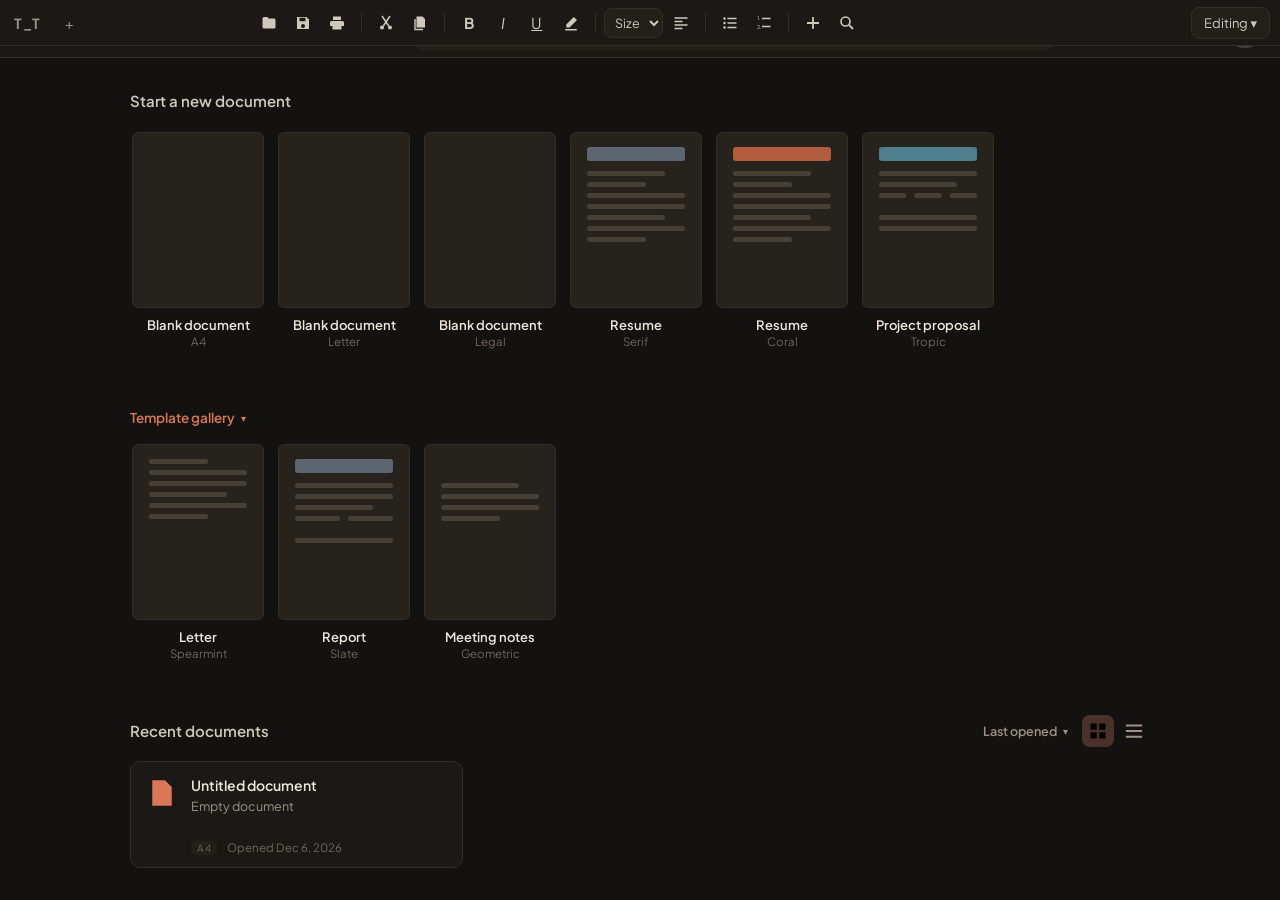
==== commit 71d85a59: "Google Docs-style home screen: template cards, search bar, recents with sort/view toggles, profile m" ====
--- a/index.html
+++ b/index.html
@@ -14,37 +14,72 @@
 <!-- ============ Home (start screen) ============ -->
 
 <div class="home" id="homeView">
-  <div class="home-inner">
-    <div class="home-head">
-      <div class="brand"><span class="brand-mark">T_T</span> super cool docs</div>
-      <button id="homeOpenBtn" class="ghost-btn">Open file…</button>
-    </div>
-
-    <section class="home-section">
-      <h2 class="home-h2">Start a new document</h2>
-      <div class="size-cards">
-        <button class="size-card" data-size="a4">
-          <span class="size-sheet ratio-a4"></span>
-          <span class="size-name">Blank A4</span>
-          <span class="size-dim">210 × 297 mm</span>
-        </button>
-        <button class="size-card" data-size="letter">
-          <span class="size-sheet ratio-letter"></span>
-          <span class="size-name">Blank Letter</span>
-          <span class="size-dim">8.5 × 11 in</span>
-        </button>
-        <button class="size-card" data-size="legal">
-          <span class="size-sheet ratio-legal"></span>
-          <span class="size-name">Blank Legal</span>
-          <span class="size-dim">8.5 × 14 in</span>
-        </button>
-      </div>
-    </section>
-
-    <section class="home-section">
-      <h2 class="home-h2">Recent documents</h2>
-      <div class="doc-grid" id="docGrid"></div>
-    </section>
+  <header class="home-topbar">
+    <button id="hamburgerBtn" class="icon-btn" title="All documents">
+      <svg viewBox="0 0 16 16"><path d="M1.5 3.5h13M1.5 8h13M1.5 12.5h13" stroke="currentColor" stroke-width="1.6" fill="none"/></svg>
+    </button>
+    <div class="home-brand">
+      <svg class="brand-doc" viewBox="0 0 20 20"><path d="M4 1.5h8L16.5 6v12.5h-13V1.5z" fill="#d97757"/><path d="M12 1.5 16.5 6H12V1.5z" fill="#f0a584"/></svg>
+      <span>super cool docs</span>
+    </div>
+    <div class="home-search">
+      <svg viewBox="0 0 16 16"><circle cx="6.5" cy="6.5" r="4.5" fill="none" stroke="currentColor" stroke-width="1.6"/><path d="m10 10 4 4" stroke="currentColor" stroke-width="1.8"/></svg>
+      <input type="text" id="homeSearch" placeholder="Search" autocomplete="off" />
+    </div>
+    <div class="menu-wrap profile-wrap">
+      <button id="profileBtn" class="avatar" title="Profile &amp; settings"></button>
+      <div class="menu profile-menu" id="profileMenu">
+        <div class="pm-title">Local profile</div>
+        <label class="pm-label">Default author
+          <input type="text" id="defaultAuthorInput" placeholder="anonymous" />
+        </label>
+        <div class="pm-storage" id="storageInfo"></div>
+        <button id="clearAllBtn" class="mbtn danger">Delete all documents</button>
+      </div>
+    </div>
+  </header>
+
+  <div class="home-body">
+    <aside class="home-drawer" id="homeDrawer">
+      <div class="tp-head">All documents</div>
+      <div id="drawerList"></div>
+    </aside>
+    <div class="home-backdrop" id="homeBackdrop"></div>
+
+    <div class="home-main">
+      <section class="home-section">
+        <h2 class="home-h2">Start a new document</h2>
+        <div class="template-row" id="templateRow"></div>
+      </section>
+
+      <section class="home-section">
+        <button id="galleryToggle" class="gallery-toggle">Template gallery <span class="chev">▾</span></button>
+        <div class="template-row gallery" id="galleryRow" hidden></div>
+      </section>
+
+      <section class="home-section">
+        <div class="recent-head">
+          <h2 class="home-h2">Recent documents</h2>
+          <div class="recent-tools">
+            <div class="menu-wrap">
+              <button id="sortBtn" class="tool-select">Last opened <span class="chev">▾</span></button>
+              <div class="menu sort-menu" id="sortMenu">
+                <button data-sort="opened">Last opened</button>
+                <button data-sort="title">Title A–Z</button>
+                <button data-sort="oldest">Oldest first</button>
+              </div>
+            </div>
+            <button id="viewGridBtn" class="icon-btn active" title="Grid view">
+              <svg viewBox="0 0 16 16"><path d="M2 2h5v5H2zM9 2h5v5H9zM2 9h5v5H2zM9 9h5v5H9z"/></svg>
+            </button>
+            <button id="viewListBtn" class="icon-btn" title="List view">
+              <svg viewBox="0 0 16 16"><path d="M1.5 3.5h13M1.5 8h13M1.5 12.5h13" stroke="currentColor" stroke-width="1.6" fill="none"/></svg>
+            </button>
+          </div>
+        </div>
+        <div class="doc-grid" id="docGrid"></div>
+      </section>
+    </div>
   </div>
 </div>
 
--- a/assets/css/editor.css
+++ b/assets/css/editor.css
@@ -45,157 +45,335 @@
 
 button, input, select { font-family: var(--sans); }
 
-/* ============ Home ============ */
+/* ============ Home — start screen ============ */
 
 .home {
   position: fixed;
   inset: 0;
-  overflow-y: auto;
-  background:
-    radial-gradient(1200px 500px at 70% -10%, rgba(217, 119, 87, 0.07), transparent 60%),
-    var(--bg);
+  display: flex;
+  flex-direction: column;
+  background: var(--bg);
   z-index: 10;
 }
 
 body.view-editor .home { display: none; }
 
-.home-inner { max-width: 980px; margin: 0 auto; padding: 48px 28px 80px; }
-
-.home-head {
-  display: flex;
-  align-items: center;
-  justify-content: space-between;
-  margin-bottom: 44px;
-}
-
-.brand {
-  display: flex;
-  align-items: center;
-  gap: 12px;
-  font-family: var(--sans);
-  font-size: 17px;
+.home-topbar {
+  display: flex;
+  align-items: center;
+  gap: 10px;
+  height: 58px;
+  padding: 0 16px;
+  background: var(--bg-panel);
+  border-bottom: 1px solid var(--border);
+  flex-shrink: 0;
+}
+
+.home-brand {
+  display: flex;
+  align-items: center;
+  gap: 10px;
+  font-family: var(--sans);
+  font-size: 19px;
+  font-weight: 600;
+  color: var(--text-soft);
+  white-space: nowrap;
+}
+.brand-doc { width: 26px; height: 26px; flex-shrink: 0; }
+
+.home-search {
+  position: relative;
+  flex: 1;
+  max-width: 640px;
+  margin: 0 auto;
+}
+.home-search svg {
+  position: absolute;
+  left: 14px;
+  top: 50%;
+  transform: translateY(-50%);
+  width: 15px;
+  height: 15px;
+  fill: none;
+  color: var(--muted);
+  pointer-events: none;
+}
+.home-search input {
+  width: 100%;
+  height: 44px;
+  padding: 0 18px 0 40px;
+  border: 1px solid transparent;
+  border-radius: 10px;
+  background: var(--bg-raised);
+  color: var(--text);
+  font-family: var(--sans);
+  font-size: 15px;
+  outline: none;
+  transition: background 0.15s, border-color 0.15s, box-shadow 0.15s;
+}
+.home-search input::placeholder { color: var(--muted); }
+.home-search input:hover { background: var(--bg-hover); }
+.home-search input:focus {
+  background: var(--bg);
+  border-color: var(--border-strong);
+  box-shadow: 0 2px 10px rgba(0, 0, 0, 0.35);
+}
+
+.profile-wrap { flex-shrink: 0; }
+
+.avatar {
+  width: 38px;
+  height: 38px;
+  border-radius: 50%;
+  border: 2px solid var(--border-strong);
+  background: var(--accent-soft);
+  color: var(--accent);
+  font-family: var(--sans);
+  font-size: 14px;
   font-weight: 700;
-  letter-spacing: -0.2px;
-  color: var(--text);
-}
-
-.brand-mark {
+  cursor: pointer;
   display: grid;
   place-items: center;
-  width: 36px;
-  height: 36px;
-  border-radius: 10px;
-  background: linear-gradient(135deg, #d97757, #9c4a2f);
-  color: #fff;
+}
+.avatar:hover { border-color: var(--accent); }
+
+.profile-menu { left: auto; right: 0; min-width: 250px; }
+.pm-title {
   font-size: 12px;
   font-weight: 700;
-}
-
-.ghost-btn {
-  border: 1px solid var(--border-strong);
-  background: transparent;
+  color: var(--muted);
+  padding: 6px 10px 10px;
+}
+.pm-label {
+  display: block;
+  font-size: 12px;
+  color: var(--muted);
+  padding: 0 10px 8px;
+}
+.pm-label input {
+  display: block;
+  width: 100%;
+  margin-top: 5px;
+  height: 34px;
+  padding: 0 10px;
+  border: 1px solid var(--border);
+  border-radius: 8px;
+  background: var(--bg-panel);
+  color: var(--text);
+  font-size: 13.5px;
+  outline: none;
+}
+.pm-label input:focus { border-color: var(--accent); }
+.pm-storage { font-size: 11.5px; color: var(--faint); padding: 0 10px 12px; }
+
+.mbtn.danger { color: #e0705c; border-color: #5a3a30; }
+.mbtn.danger:hover { background: rgba(224, 112, 92, 0.1); }
+
+.home-body { flex: 1; display: flex; min-height: 0; position: relative; }
+
+.home-drawer {
+  width: 280px;
+  flex-shrink: 0;
+  background: var(--bg-panel);
+  border-right: 1px solid var(--border);
+  overflow-y: auto;
+  padding: 12px;
+  display: none;
+}
+.home-drawer.open { display: block; }
+
+.home-backdrop {
+  display: none;
+  position: absolute;
+  inset: 0;
+  background: rgba(0, 0, 0, 0.4);
+  z-index: 15;
+}
+.home-backdrop.open { display: block; }
+
+.home-main { flex: 1; overflow-y: auto; padding: 30px 40px 80px; }
+
+.home-section { max-width: 1020px; margin: 0 auto 40px; }
+
+.home-h2 {
+  font-family: var(--sans);
+  font-size: 15px;
+  font-weight: 600;
   color: var(--text-soft);
-  font-size: 13px;
+  margin: 0 0 14px;
+}
+
+/* ---------- Template cards ---------- */
+
+.template-row {
+  display: flex;
+  gap: 14px;
+  overflow-x: auto;
+  padding: 4px 2px 14px;
+  scrollbar-width: thin;
+}
+
+.template-card {
+  flex: 0 0 132px;
+  border: none;
+  background: transparent;
+  cursor: pointer;
+  text-align: center;
+  color: var(--text-soft);
+  font-family: var(--sans);
+  padding: 0;
+}
+
+.template-thumb {
+  display: block;
+  width: 132px;
+  aspect-ratio: 210 / 280;
+  background: var(--paper);
+  border: 1px solid var(--border);
+  border-radius: 6px;
+  margin-bottom: 9px;
+  padding: 14px 16px;
+  overflow: hidden;
+  transition: border-color 0.15s, box-shadow 0.15s;
+}
+.template-card:hover .template-thumb {
+  border-color: var(--accent);
+  box-shadow: 0 6px 18px rgba(0, 0, 0, 0.4);
+}
+
+.thumb-line { display: block; height: 5px; border-radius: 3px; background: var(--border-strong); margin-bottom: 6px; }
+.thumb-line.short { width: 60%; }
+.thumb-line.mid { width: 80%; }
+
+.thumb-band { display: block; height: 14px; border-radius: 3px; margin-bottom: 10px; }
+.thumb-band.coral { background: #b05c3d; }
+.thumb-band.spearmint { background: #5f8570; }
+.thumb-band.tropic { background: #4f7f8c; }
+.thumb-band.slate { background: #5c6470; }
+
+.thumb-cols { display: flex; gap: 8px; }
+.thumb-cols .thumb-line { flex: 1; margin-bottom: 0; }
+
+.template-name { display: block; font-size: 13px; font-weight: 600; color: var(--text); }
+.template-sub { display: block; font-size: 11.5px; color: var(--faint); margin-top: 1px; }
+
+.gallery-toggle {
+  border: none;
+  background: transparent;
+  color: var(--accent);
+  font-family: var(--sans);
+  font-size: 13.5px;
   font-weight: 600;
-  padding: 8px 16px;
-  border-radius: 9px;
-  cursor: pointer;
-}
-.ghost-btn:hover { background: var(--bg-hover); color: var(--text); }
-
-.home-section { margin-bottom: 44px; }
-
-.home-h2 {
-  font-family: var(--sans);
-  font-size: 13px;
-  font-weight: 700;
-  text-transform: uppercase;
-  letter-spacing: 0.08em;
+  cursor: pointer;
+  padding: 0;
+  margin-bottom: 14px;
+  display: inline-flex;
+  align-items: center;
+  gap: 6px;
+}
+.gallery-toggle:hover { color: var(--accent-hover); }
+.gallery-toggle .chev { font-size: 10px; transition: transform 0.15s; display: inline-block; }
+.gallery-toggle.open .chev { transform: rotate(180deg); }
+
+/* ---------- Recent documents ---------- */
+
+.recent-head {
+  display: flex;
+  align-items: center;
+  justify-content: space-between;
+  gap: 12px;
+  margin-bottom: 14px;
+}
+.recent-head .home-h2 { margin: 0; }
+
+.recent-tools { display: flex; align-items: center; gap: 4px; }
+
+.tool-select {
+  border: none;
+  background: transparent;
   color: var(--muted);
-  margin: 0 0 14px;
-}
-
-.size-cards { display: flex; gap: 16px; flex-wrap: wrap; }
-
-.size-card {
-  display: flex;
-  flex-direction: column;
-  align-items: center;
-  gap: 4px;
-  width: 150px;
-  padding: 18px 12px 14px;
-  background: var(--bg-panel);
-  border: 1px solid var(--border);
-  border-radius: 14px;
-  cursor: pointer;
-  color: var(--text-soft);
-  transition: border-color 0.15s, transform 0.15s, background 0.15s;
-}
-.size-card:hover {
-  border-color: var(--accent);
-  background: var(--bg-raised);
-  transform: translateY(-3px);
-}
-
-.size-sheet {
-  display: block;
-  width: 56px;
-  background: var(--paper);
-  border: 1px solid var(--border-strong);
-  border-radius: 4px;
-  margin-bottom: 10px;
-  box-shadow: 0 3px 10px rgba(0, 0, 0, 0.35);
-}
-.ratio-a4 { aspect-ratio: 210 / 297; }
-.ratio-letter { aspect-ratio: 215.9 / 279.4; }
-.ratio-legal { aspect-ratio: 215.9 / 355.6; }
-
-.size-name { font-family: var(--sans); font-size: 13.5px; font-weight: 600; color: var(--text); }
-.size-dim { font-family: var(--sans); font-size: 11.5px; color: var(--faint); }
+  font-size: 12.5px;
+  font-weight: 600;
+  cursor: pointer;
+  padding: 6px 10px;
+  border-radius: 7px;
+  display: inline-flex;
+  align-items: center;
+  gap: 6px;
+}
+.tool-select:hover { background: var(--bg-hover); color: var(--text); }
+.tool-select .chev { font-size: 10px; }
+
+.recent-tools .icon-btn.active { color: var(--accent); background: var(--accent-soft); }
+.sort-menu { left: 0; right: auto; }
 
 .doc-grid {
   display: grid;
-  grid-template-columns: repeat(auto-fill, minmax(240px, 1fr));
-  gap: 12px;
-}
+  grid-template-columns: repeat(auto-fill, minmax(250px, 1fr));
+  gap: 10px;
+}
+.doc-grid.list-view { grid-template-columns: 1fr; }
 
 .doc-card {
   position: relative;
   text-align: left;
   background: var(--bg-panel);
   border: 1px solid var(--border);
-  border-radius: 12px;
-  padding: 16px 18px;
+  border-radius: 10px;
+  padding: 14px 16px 12px;
   cursor: pointer;
   color: var(--text);
-  transition: border-color 0.15s, transform 0.15s;
-}
-.doc-card:hover { border-color: var(--accent); transform: translateY(-2px); }
-
+  transition: background 0.15s, border-color 0.15s;
+  display: flex;
+  gap: 14px;
+  align-items: flex-start;
+}
+.doc-card:hover { background: var(--bg-hover); }
+.doc-grid.list-view .doc-card { align-items: center; }
+
+.doc-icon { flex-shrink: 0; width: 30px; height: 30px; margin-top: 2px; }
+.doc-grid.list-view .doc-icon { margin-top: 0; }
+
+.doc-card .dc-body { flex: 1; min-width: 0; }
 .doc-card .dc-title {
   font-family: var(--sans);
-  font-size: 14.5px;
+  font-size: 14px;
   font-weight: 600;
-  margin-bottom: 4px;
+  margin-bottom: 3px;
   white-space: nowrap;
   overflow: hidden;
   text-overflow: ellipsis;
 }
-.doc-card .dc-snippet {
-  font-size: 13px;
-  line-height: 1.5;
+.doc-grid:not(.list-view) .doc-card .dc-snippet {
+  font-size: 12.5px;
+  line-height: 1.45;
   color: var(--muted);
-  height: 40px;
+  height: 36px;
   overflow: hidden;
-  margin-bottom: 8px;
-}
-.doc-card .dc-meta { font-family: var(--sans); font-size: 11.5px; color: var(--faint); display: flex; gap: 8px; align-items: center; }
-.doc-card .dc-size { background: var(--bg-raised); border-radius: 5px; padding: 1px 6px; text-transform: uppercase; font-size: 10px; letter-spacing: 0.05em; }
+  margin-bottom: 7px;
+}
+.doc-grid.list-view .doc-card .dc-snippet { display: none; }
+.doc-card .dc-meta {
+  font-family: var(--sans);
+  font-size: 11.5px;
+  color: var(--faint);
+  display: flex;
+  gap: 10px;
+  align-items: center;
+}
+.doc-card .dc-size {
+  background: var(--bg-raised);
+  border-radius: 5px;
+  padding: 1px 6px;
+  text-transform: uppercase;
+  font-size: 10px;
+  letter-spacing: 0.05em;
+}
 
 .doc-card .dc-del {
   position: absolute;
-  top: 8px;
-  right: 8px;
+  top: 6px;
+  right: 6px;
   border: none;
   background: transparent;
   color: var(--faint);
@@ -724,9 +902,15 @@
   #docTitle { font-size: 26px; }
 }
 
+@media (max-width: 720px) {
+  .home-main { padding: 20px 18px 60px; }
+  .home-brand span { display: none; }
+  .home-drawer { position: absolute; top: 0; bottom: 0; z-index: 20; }
+}
+
 @media (max-width: 560px) {
   .toolbar { display: none; }
-  .home-inner { padding: 28px 18px 60px; }
+  .home-search { max-width: none; }
 }
 
 /* ---------- Print ---------- */
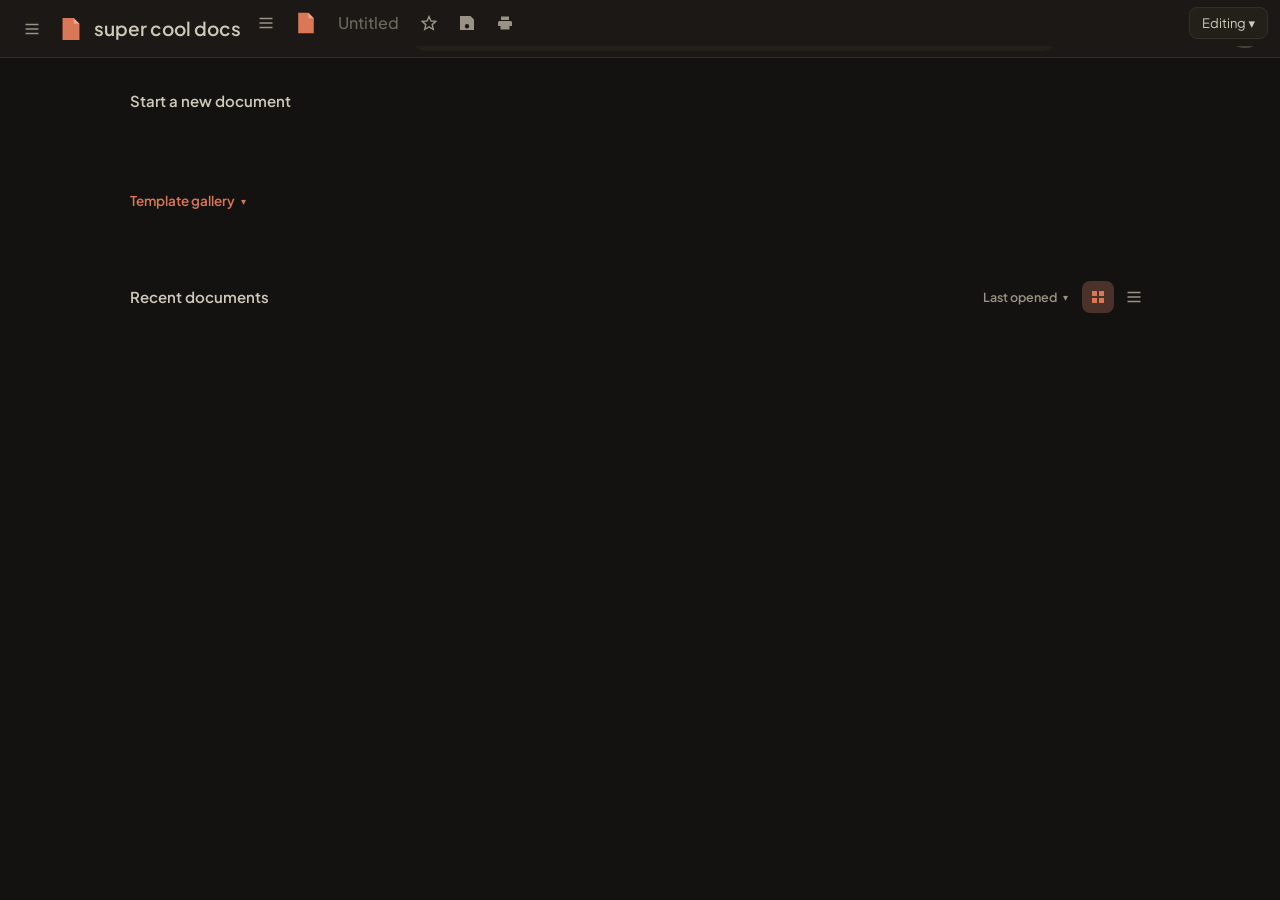
==== commit 51b81230: "Docs-style editor chrome: menu bar with real dropdowns, sidebar tabs + outline, editable title bar, " ====
--- a/index.html
+++ b/index.html
@@ -65,6 +65,7 @@
               <button id="sortBtn" class="tool-select">Last opened <span class="chev">▾</span></button>
               <div class="menu sort-menu" id="sortMenu">
                 <button data-sort="opened">Last opened</button>
+                <button data-sort="starred">Starred first</button>
                 <button data-sort="title">Title A–Z</button>
                 <button data-sort="oldest">Oldest first</button>
               </div>
@@ -83,25 +84,156 @@
   </div>
 </div>
 
-<!-- ============ Editor ============ -->
+<!-- ============ Editor (Google Docs structure, dark) ============ -->
 
 <div class="editor-shell" id="editorView" hidden>
-  <header class="topbar">
-    <div class="topbar-left">
-      <button id="homeBtn" class="icon-btn app-btn" title="All documents">T_T</button>
-      <div class="tabbar" id="tabbar"></div>
+
+  <aside class="editor-side" id="editorSide">
+    <div class="side-head">
+      <span class="side-title">Document tabs</span>
       <button id="newTabBtn" class="icon-btn" title="New document (Ctrl+Alt+N)">+</button>
     </div>
+    <div class="side-tabs" id="sideTabs"></div>
+    <div class="side-outline-head">Outline</div>
+    <div class="side-outline" id="outline">
+      <div class="outline-empty">Headings you add to the document will appear here.</div>
+    </div>
+  </aside>
+
+  <div class="editor-main">
+    <header class="topbar">
+      <button id="sideToggle" class="icon-btn" title="Toggle sidebar">
+        <svg viewBox="0 0 16 16"><path d="M1.5 3.5h13M1.5 8h13M1.5 12.5h13" stroke="currentColor" stroke-width="1.6" fill="none"/></svg>
+      </button>
+      <button id="homeBtn" class="home-logo" title="All documents">
+        <svg viewBox="0 0 20 20"><path d="M4 1.5h8L16.5 6v12.5h-13V1.5z" fill="#d97757"/><path d="M12 1.5 16.5 6H12V1.5z" fill="#f0a584"/></svg>
+      </button>
+      <span id="docTitle" class="doc-title-bar" contenteditable="true" spellcheck="false" data-placeholder="Untitled"></span>
+      <button id="starBtn" class="icon-btn star" title="Star">
+        <svg viewBox="0 0 16 16"><path d="M8 1.5 10 6l4.9.4-3.7 3.2 1.1 4.8L8 11.9l-4.3 2.5 1.1-4.8L1.1 6.4 6 6z"/></svg>
+      </button>
+      <button class="icon-btn" data-cmd="saveDoc" title="Download as .html (Ctrl+S)">
+        <svg viewBox="0 0 16 16"><path d="M11.5 1 15 4.5V15H1V1h10.5zM8 13.5a2.2 2.2 0 1 0 0-4.4 2.2 2.2 0 0 0 0 4.4z"/></svg>
+      </button>
+      <button class="icon-btn" data-cmd="printDoc" title="Print (Ctrl+P)">
+        <svg viewBox="0 0 16 16"><path d="M4 1.5h8V5H4V1.5zM2.5 6h11A1.5 1.5 0 0 1 15 7.5V11h-2.5v3.5h-9V11H1V7.5A1.5 1.5 0 0 1 2.5 6zM5 10h6v3H5v-3z"/></svg>
+      </button>
+
+      <div class="topbar-right">
+        <div class="menu-wrap">
+          <button id="modeBtn" class="mode-btn">Editing ▾</button>
+          <div class="menu mode-menu" id="modeMenu">
+            <button data-mode="editing">Editing</button>
+            <button data-mode="preview">Preview</button>
+          </div>
+        </div>
+      </div>
+    </header>
+
+    <nav class="menubar" id="menubar">
+      <div class="menu-wrap">
+        <button class="menu-label">File</button>
+        <div class="menu">
+          <button data-new-size="a4">New document (A4)</button>
+          <button data-new-size="letter">New document (Letter)</button>
+          <button data-new-size="legal">New document (Legal)</button>
+          <hr />
+          <button data-cmd="openDoc">Open file…</button>
+          <button data-cmd="saveDoc">Download as .html</button>
+          <hr />
+          <button data-cmd="printDoc">Print</button>
+          <hr />
+          <button data-page-size="a4">Page size: A4</button>
+          <button data-page-size="letter">Page size: Letter</button>
+          <button data-page-size="legal">Page size: Legal</button>
+          <hr />
+          <button data-cmd="home">All documents</button>
+        </div>
+      </div>
+      <div class="menu-wrap">
+        <button class="menu-label">Edit</button>
+        <div class="menu">
+          <button data-cmd="undo">Undo</button>
+          <button data-cmd="redo">Redo</button>
+          <hr />
+          <button data-cmd="cut">Cut</button>
+          <button data-cmd="copy">Copy</button>
+          <button data-cmd="selectAll">Select all</button>
+          <hr />
+          <button data-cmd="find">Find &amp; replace</button>
+        </div>
+      </div>
+      <div class="menu-wrap">
+        <button class="menu-label">View</button>
+        <div class="menu">
+          <button data-mode="editing">Editing mode</button>
+          <button data-mode="preview">Preview mode</button>
+          <hr />
+          <button data-cmd="toggleSide">Toggle sidebar</button>
+        </div>
+      </div>
+      <div class="menu-wrap">
+        <button class="menu-label">Insert</button>
+        <div class="menu insert-menu">
+          <button data-insert="h1">Heading 1</button>
+          <button data-insert="h2">Heading 2</button>
+          <button data-insert="h3">Heading 3</button>
+          <hr />
+          <button data-insert="quote">Quote</button>
+          <button data-insert="code">Code block</button>
+          <button data-insert="divider">Divider</button>
+          <button data-insert="checklist">Checklist</button>
+          <button data-insert="table">Table</button>
+          <hr />
+          <button data-insert="link">Link…</button>
+          <button data-insert="image">Image…</button>
+          <button data-insert="date">Date</button>
+        </div>
+      </div>
+      <div class="menu-wrap">
+        <button class="menu-label">Format</button>
+        <div class="menu">
+          <button data-cmd="bold">Bold</button>
+          <button data-cmd="italic">Italic</button>
+          <button data-cmd="underline">Underline</button>
+          <button data-cmd="highlight">Highlight</button>
+          <hr />
+          <button data-align="justifyLeft">Align left</button>
+          <button data-align="justifyCenter">Center</button>
+          <button data-align="justifyRight">Align right</button>
+          <button data-align="justifyFull">Justify</button>
+          <hr />
+          <button data-cmd="insertUnorderedList">Bulleted list</button>
+          <button data-cmd="insertOrderedList">Numbered list</button>
+          <hr />
+          <button data-cmd="outdent">Decrease indent</button>
+          <button data-cmd="indent">Increase indent</button>
+        </div>
+      </div>
+      <div class="menu-wrap">
+        <button class="menu-label">Tools</button>
+        <div class="menu">
+          <button data-cmd="wordCount">Word count</button>
+          <button data-cmd="shortcuts">Keyboard shortcuts</button>
+          <hr />
+          <button data-cmd="deleteDoc">Delete document</button>
+        </div>
+      </div>
+      <div class="menu-wrap">
+        <button class="menu-label">Help</button>
+        <div class="menu">
+          <button data-cmd="shortcuts">Keyboard shortcuts</button>
+          <button data-cmd="about">About</button>
+        </div>
+      </div>
+    </nav>
 
     <div class="toolbar" id="toolbar">
-      <button class="tbtn" data-cmd="openDoc" title="Open file (.html, .md, .txt)">
-        <svg viewBox="0 0 16 16"><path d="M1.5 3.5A1.5 1.5 0 0 1 3 2h3.2l1.4 1.6H13A1.5 1.5 0 0 1 14.5 5v7A1.5 1.5 0 0 1 13 13.5H3A1.5 1.5 0 0 1 1.5 12V3.5z"/></svg>
-      </button>
-      <button class="tbtn" data-cmd="saveDoc" title="Download as .html (Ctrl+S)">
-        <svg viewBox="0 0 16 16"><path d="M2 2h9.5L14 4.5V14H2V2zm2.5.8v3.4h6V2.8h-6zM8 13a2 2 0 1 0 0-4 2 2 0 0 0 0 4z"/></svg>
-      </button>
-      <button class="tbtn" data-cmd="printDoc" title="Print (Ctrl+P)">
-        <svg viewBox="0 0 16 16"><path d="M4 1.5h8V5H4V1.5zM2.5 6h11A1.5 1.5 0 0 1 15 7.5V11h-2.5v3.5h-9V11H1V7.5A1.5 1.5 0 0 1 2.5 6zM5 10h6v3H5v-3z"/></svg>
+      <button class="tbtn" data-cmd="undo" title="Undo (Ctrl+Z)">
+        <svg viewBox="0 0 16 16"><path d="M6.5 3 2.5 7l4 4V8.5c2.8 0 4.9.9 6.5 3-.4-3.9-2.8-6.4-6.5-6.5V3z"/></svg>
+      </button>
+      <button class="tbtn" data-cmd="redo" title="Redo (Ctrl+Y)">
+        <svg viewBox="0 0 16 16"><path d="M9.5 3l4 4-4 4V8.5c-2.8 0-4.9.9-6.5 3 .4-3.9 2.8-6.4 6.5-6.5V3z"/></svg>
       </button>
       <span class="tsep"></span>
       <button class="tbtn" data-cmd="cut" title="Cut (Ctrl+X)">
@@ -114,10 +246,22 @@
       <button class="tbtn letter" data-cmd="bold" title="Bold (Ctrl+B)"><strong>B</strong></button>
       <button class="tbtn letter" data-cmd="italic" title="Italic (Ctrl+I)"><em>I</em></button>
       <button class="tbtn letter" data-cmd="underline" title="Underline (Ctrl+U)"><u>U</u></button>
+      <label class="tbtn color-btn" title="Text color">
+        <svg viewBox="0 0 16 16"><path d="M8 2 12.5 12H9.9l-.9-2.2H7L6.1 12H3.5L8 2zm0 4.4L6.9 9h2.2L8 6.4z"/><rect x="3" y="13.4" width="10" height="1.8" rx="0.9" fill="#d97757"/></svg>
+        <input type="color" id="textColor" value="#ece7db" />
+      </label>
       <button class="tbtn" data-cmd="highlight" title="Highlight">
         <svg viewBox="0 0 16 16"><path d="M10.8 1.9 14 5.1 6.5 12.6H3.3V9.4l7.5-7.5z"/><rect x="2" y="14" width="12" height="1.6" rx="0.8"/></svg>
       </button>
       <span class="tsep"></span>
+      <select id="fontFamilySel" class="tselect" title="Font family">
+        <option value="" selected selected-label>Font</option>
+        <option value="Bitter">Bitter</option>
+        <option value="Georgia">Georgia</option>
+        <option value="Arial">Arial</option>
+        <option value="Times New Roman">Times New Roman</option>
+        <option value="Courier New">Courier New</option>
+      </select>
       <select id="fontSizeSel" class="tselect" title="Font size">
         <option value="" selected>Size</option>
         <option value="1">10</option>
@@ -128,17 +272,19 @@
         <option value="6">32</option>
         <option value="7">48</option>
       </select>
-      <div class="menu-wrap">
-        <button id="alignBtn" class="tbtn" title="Alignment">
-          <svg viewBox="0 0 16 16"><path d="M1.5 3h13M1.5 6.5h8M1.5 10h13M1.5 13.5h8" stroke="currentColor" stroke-width="1.6" fill="none"/></svg>
-        </button>
-        <div class="menu align-menu" id="alignMenu">
-          <button data-align="justifyLeft"><svg viewBox="0 0 16 16"><path d="M1.5 3h13M1.5 6.5h8M1.5 10h13M1.5 13.5h8" stroke="currentColor" stroke-width="1.6" fill="none"/></svg>Align left</button>
-          <button data-align="justifyCenter"><svg viewBox="0 0 16 16"><path d="M1.5 3h13M4 6.5h8M1.5 10h13M4 13.5h8" stroke="currentColor" stroke-width="1.6" fill="none"/></svg>Center</button>
-          <button data-align="justifyRight"><svg viewBox="0 0 16 16"><path d="M1.5 3h13M6.5 6.5h8M1.5 10h13M6.5 13.5h8" stroke="currentColor" stroke-width="1.6" fill="none"/></svg>Align right</button>
-          <button data-align="justifyFull"><svg viewBox="0 0 16 16"><path d="M1.5 3h13M1.5 6.5h13M1.5 10h13M1.5 13.5h13" stroke="currentColor" stroke-width="1.6" fill="none"/></svg>Justify</button>
-        </div>
-      </div>
+      <span class="tsep t-extra"></span>
+      <button class="tbtn t-extra" data-align="justifyLeft" title="Align left">
+        <svg viewBox="0 0 16 16"><path d="M1.5 3h13M1.5 6.5h8M1.5 10h13M1.5 13.5h8" stroke="currentColor" stroke-width="1.6" fill="none"/></svg>
+      </button>
+      <button class="tbtn t-extra" data-align="justifyCenter" title="Center">
+        <svg viewBox="0 0 16 16"><path d="M1.5 3h13M4 6.5h8M1.5 10h13M4 13.5h8" stroke="currentColor" stroke-width="1.6" fill="none"/></svg>
+      </button>
+      <button class="tbtn t-extra" data-align="justifyRight" title="Align right">
+        <svg viewBox="0 0 16 16"><path d="M1.5 3h13M6.5 6.5h8M1.5 10h13M6.5 13.5h8" stroke="currentColor" stroke-width="1.6" fill="none"/></svg>
+      </button>
+      <button class="tbtn t-extra" data-align="justifyFull" title="Justify">
+        <svg viewBox="0 0 16 16"><path d="M1.5 3h13M1.5 6.5h13M1.5 10h13M1.5 13.5h13" stroke="currentColor" stroke-width="1.6" fill="none"/></svg>
+      </button>
       <span class="tsep"></span>
       <button class="tbtn" data-cmd="insertUnorderedList" title="Bulleted list">
         <svg viewBox="0 0 16 16"><circle cx="2.5" cy="3.5" r="1.2"/><circle cx="2.5" cy="8" r="1.2"/><circle cx="2.5" cy="12.5" r="1.2"/><path d="M5.5 3.5h9M5.5 8h9M5.5 12.5h9" stroke="currentColor" stroke-width="1.5" fill="none"/></svg>
@@ -146,64 +292,42 @@
       <button class="tbtn" data-cmd="insertOrderedList" title="Numbered list">
         <svg viewBox="0 0 16 16"><text x="0.5" y="5" font-size="5.5" fill="currentColor">1.</text><text x="0.5" y="13.5" font-size="5.5" fill="currentColor">2.</text><path d="M6 3.5h8.5M6 11.5h8.5" stroke="currentColor" stroke-width="1.5" fill="none"/></svg>
       </button>
-      <span class="tsep"></span>
-      <div class="menu-wrap">
-        <button id="insertBtn" class="tbtn" title="Insert">
-          <svg viewBox="0 0 16 16"><path d="M8 2v12M2 8h12" stroke="currentColor" stroke-width="1.8" fill="none"/></svg>
-        </button>
-        <div class="menu insert-menu" id="insertMenu">
-          <button data-insert="h1">Heading 1</button>
-          <button data-insert="h2">Heading 2</button>
-          <button data-insert="h3">Heading 3</button>
-          <hr />
-          <button data-insert="quote">Quote</button>
-          <button data-insert="code">Code block</button>
-          <button data-insert="divider">Divider</button>
-          <button data-insert="checklist">Checklist</button>
-          <button data-insert="table">Table</button>
-          <hr />
-          <button data-insert="link">Link…</button>
-          <button data-insert="image">Image…</button>
-          <button data-insert="date">Date</button>
-        </div>
-      </div>
+      <span class="tsep t-extra"></span>
+      <button class="tbtn t-extra" data-cmd="outdent" title="Decrease indent">
+        <svg viewBox="0 0 16 16"><path d="M7 3 3.5 6.5 7 10V7.8h6.5V5.2H7V3z"/><path d="M2 13h12" stroke="currentColor" stroke-width="1.6"/></svg>
+      </button>
+      <button class="tbtn t-extra" data-cmd="indent" title="Increase indent">
+        <svg viewBox="0 0 16 16"><path d="M9 3l3.5 3.5L9 10V7.8H2.5V5.2H9V3z"/><path d="M2 13h12" stroke="currentColor" stroke-width="1.6"/></svg>
+      </button>
+      <span class="tsep t-extra"></span>
+      <button class="tbtn t-extra" data-insert="link" title="Insert link">
+        <svg viewBox="0 0 16 16"><path d="M6.5 9.5a3 3 0 0 0 4.3 0l2.4-2.4a3 3 0 1 0-4.3-4.3L7.7 4" fill="none" stroke="currentColor" stroke-width="1.6"/><path d="M9.5 6.5a3 3 0 0 0-4.3 0L2.8 8.9a3 3 0 1 0 4.3 4.3L8.3 12" fill="none" stroke="currentColor" stroke-width="1.6"/></svg>
+      </button>
+      <button class="tbtn t-extra" data-insert="image" title="Insert image">
+        <svg viewBox="0 0 16 16"><path d="M1.5 2.5h13v11h-13v-11z" fill="none" stroke="currentColor" stroke-width="1.4"/><circle cx="5.5" cy="6" r="1.4"/><path d="m3 12 3.5-3.5L9 11l2-2 2.5 2.5"/></svg>
+      </button>
+      <span class="tsep"></span>
       <button class="tbtn" data-cmd="find" title="Find &amp; replace (Ctrl+F)">
         <svg viewBox="0 0 16 16"><circle cx="6.5" cy="6.5" r="4.5" fill="none" stroke="currentColor" stroke-width="1.6"/><path d="m10 10 4 4" stroke="currentColor" stroke-width="1.8"/></svg>
       </button>
     </div>
 
-    <div class="topbar-right">
-      <div class="menu-wrap">
-        <button id="modeBtn" class="mode-btn">Editing ▾</button>
-        <div class="menu mode-menu" id="modeMenu">
-          <button data-mode="editing">Editing</button>
-          <button data-mode="preview">Preview</button>
-        </div>
-      </div>
-    </div>
-  </header>
-
-  <div class="tabpanel" id="tabpanel"></div>
-
-  <main class="page-scroll" id="pageScroll">
-    <div class="sheet" id="sheet" data-size="a4">
-      <div class="page-markers" id="pageMarkers"></div>
-      <div class="doc-head">
-        <h1 id="docTitle" class="doc-title" contenteditable="true" spellcheck="false" data-placeholder="Untitled"></h1>
-        <div class="doc-meta"><span id="docDate"></span> · <span id="docAuthor" contenteditable="true" spellcheck="false" data-placeholder="anonymous"></span></div>
-      </div>
-      <article id="editor" class="editor" contenteditable="true" spellcheck="true" data-placeholder="Start writing…"></article>
-    </div>
-  </main>
-
-  <footer class="statusbar">
-    <span id="savedAt">Saved</span>
-    <span class="status-right">
-      <span id="pageCount">Page 1 of 1</span>
-      <span id="wordCount">0 words</span>
-      <span id="charCount">0 characters</span>
-    </span>
-  </footer>
+    <main class="page-scroll" id="pageScroll">
+      <div class="sheet" id="sheet" data-size="a4">
+        <div class="page-markers" id="pageMarkers"></div>
+        <article id="editor" class="editor" contenteditable="true" spellcheck="true" data-placeholder="Start writing…"></article>
+      </div>
+    </main>
+
+    <footer class="statusbar">
+      <span id="savedAt">Saved</span>
+      <span class="status-right">
+        <span id="pageCount">Page 1 of 1</span>
+        <span id="wordCount">0 words</span>
+        <span id="charCount">0 characters</span>
+      </span>
+    </footer>
+  </div>
 </div>
 
 <input type="file" id="fileInput" accept=".html,.htm,.md,.markdown,.txt" hidden />
@@ -223,6 +347,17 @@
   </div>
 </div>
 
+<div class="modal-backdrop" id="infoModal">
+  <div class="modal">
+    <div class="modal-title" id="infoTitle"></div>
+    <div class="info-body" id="infoBody"></div>
+    <div class="modal-row">
+      <span></span>
+      <button id="infoCloseBtn" class="mbtn primary">Close</button>
+    </div>
+  </div>
+</div>
+
 <div class="toast" id="toast"></div>
 
 <style id="pageStyle">@page { size: A4 portrait; margin: 0; }</style>
--- a/assets/css/editor.css
+++ b/assets/css/editor.css
@@ -396,26 +396,105 @@
   text-align: center;
 }
 
-/* ============ Editor shell ============ */
-
-.editor-shell { height: 100%; display: flex; flex-direction: column; }
-body.view-editor .editor-shell { height: 100%; }
+/* ============ Editor shell — Google Docs structure, dark ============ */
+
+.editor-shell { height: 100vh; display: flex; overflow: hidden; }
+
+.editor-side {
+  width: 240px;
+  flex-shrink: 0;
+  background: var(--bg-panel);
+  border-right: 1px solid var(--border);
+  display: flex;
+  flex-direction: column;
+  overflow-y: auto;
+  padding: 10px;
+}
+.editor-shell.side-collapsed .editor-side { display: none; }
+
+.side-head { display: flex; align-items: center; justify-content: space-between; padding: 2px 4px 10px; }
+.side-title { font-family: var(--sans); font-size: 13px; font-weight: 600; color: var(--text-soft); }
+
+.side-tabs { display: flex; flex-direction: column; gap: 2px; }
+
+.side-tab {
+  display: flex;
+  align-items: center;
+  gap: 8px;
+  padding: 7px 10px;
+  border: none;
+  border-radius: 18px;
+  background: transparent;
+  color: var(--text-soft);
+  font-family: var(--sans);
+  font-size: 13px;
+  cursor: pointer;
+  text-align: left;
+  width: 100%;
+}
+.side-tab span { flex: 1; overflow: hidden; text-overflow: ellipsis; white-space: nowrap; }
+.side-tab:hover { background: var(--bg-hover); }
+.side-tab.active { background: var(--accent); color: #fff; font-weight: 600; }
+.side-tab .tab-close {
+  border: none;
+  background: transparent;
+  color: inherit;
+  opacity: 0.6;
+  cursor: pointer;
+  font-size: 13px;
+  padding: 0 3px;
+  border-radius: 4px;
+  line-height: 1;
+}
+.side-tab .tab-close:hover { opacity: 1; background: rgba(0, 0, 0, 0.2); }
+
+.side-outline-head {
+  font-family: var(--sans);
+  font-size: 13px;
+  font-weight: 600;
+  color: var(--text-soft);
+  padding: 16px 4px 8px;
+  border-top: 1px solid var(--border);
+  margin-top: 14px;
+}
+
+.side-outline { flex: 1; }
+.outline-empty { font-size: 12.5px; line-height: 1.5; color: var(--faint); padding: 2px 6px; }
+
+.outline-item {
+  display: block;
+  width: 100%;
+  border: none;
+  background: transparent;
+  color: var(--muted);
+  font-family: var(--serif);
+  font-size: 12.5px;
+  text-align: left;
+  padding: 4px 8px;
+  border-radius: 6px;
+  cursor: pointer;
+  white-space: nowrap;
+  overflow: hidden;
+  text-overflow: ellipsis;
+}
+.outline-item:hover { background: var(--bg-hover); color: var(--text); }
+.outline-item[data-level="2"] { padding-left: 20px; }
+.outline-item[data-level="3"] { padding-left: 32px; }
+
+.editor-main { flex: 1; min-width: 0; display: flex; flex-direction: column; }
 
 /* ---------- Top bar ---------- */
 
 .topbar {
   display: flex;
   align-items: center;
-  gap: 8px;
+  gap: 6px;
   height: var(--topbar-h);
-  padding: 0 10px 0 6px;
+  padding: 0 12px 0 10px;
   background: var(--bg-panel);
-  border-bottom: 1px solid var(--border);
   flex-shrink: 0;
   z-index: 30;
 }
-
-.topbar-left { display: flex; align-items: center; gap: 2px; min-width: 0; }
 
 .icon-btn {
   border: none;
@@ -431,44 +510,33 @@
   flex-shrink: 0;
 }
 .icon-btn:hover { background: var(--bg-hover); color: var(--text); }
-.app-btn { font-weight: 700; letter-spacing: 0.5px; padding: 0 8px; }
-
-/* ---------- Tabs ---------- */
-
-.tabbar { display: flex; align-items: center; gap: 2px; overflow-x: auto; scrollbar-width: none; min-width: 0; }
-.tabbar::-webkit-scrollbar { display: none; }
-
-.tab {
-  display: inline-flex;
-  align-items: center;
-  gap: 6px;
-  height: 30px;
-  padding: 0 8px 0 12px;
-  border-radius: 8px;
-  background: transparent;
-  color: var(--muted);
-  font-family: var(--sans);
-  font-size: 12.5px;
-  cursor: pointer;
-  border: none;
+.icon-btn svg { width: 16px; height: 16px; fill: currentColor; }
+
+.home-logo { border: none; background: transparent; cursor: pointer; height: 36px; width: 36px; border-radius: 8px; display: grid; place-items: center; flex-shrink: 0; }
+.home-logo:hover { background: var(--bg-hover); }
+.home-logo svg { width: 24px; height: 24px; }
+
+.doc-title-bar {
+  font-family: var(--sans);
+  font-size: 16px;
+  font-weight: 500;
+  color: var(--text-soft);
+  outline: none;
+  border-radius: 6px;
+  padding: 3px 8px;
+  min-width: 40px;
+  max-width: 380px;
   white-space: nowrap;
-  max-width: 160px;
-}
-.tab span { overflow: hidden; text-overflow: ellipsis; }
-.tab:hover { background: var(--bg-hover); }
-.tab.active { background: var(--bg-raised); color: var(--text); }
-
-.tab .tab-close {
-  border: none;
-  background: transparent;
-  color: var(--faint);
-  cursor: pointer;
-  font-size: 13px;
-  padding: 0 2px;
-  border-radius: 4px;
-  line-height: 1;
-}
-.tab .tab-close:hover { color: var(--text); background: var(--border-strong); }
+  overflow: hidden;
+  text-overflow: ellipsis;
+}
+.doc-title-bar:hover { background: var(--bg-hover); }
+.doc-title-bar:focus { background: var(--bg-raised); box-shadow: 0 0 0 1px var(--border-strong); }
+.doc-title-bar:empty::before { content: attr(data-placeholder); color: var(--faint); pointer-events: none; }
+
+.icon-btn.star svg { fill: none; stroke: currentColor; stroke-width: 1.4; }
+.icon-btn.star.starred { color: var(--hl); }
+.icon-btn.star.starred svg { fill: var(--hl); stroke: var(--hl); }
 
 /* ---------- Toolbar ---------- */
 
@@ -480,6 +548,14 @@
   transition: opacity 0.2s;
 }
 body.mode-preview .toolbar { opacity: 0.25; pointer-events: none; }
+
+.color-btn { position: relative; }
+.color-btn input {
+  position: absolute;
+  inset: 0;
+  opacity: 0;
+  cursor: pointer;
+}
 
 .tbtn {
   border: none;
@@ -515,15 +591,38 @@
 }
 .tselect:hover { border-color: var(--border-strong); }
 
-/* ---------- Menus ---------- */
+/* ---------- Menu bar & menus ---------- */
+
+.menubar {
+  display: flex;
+  align-items: center;
+  gap: 2px;
+  padding: 0 10px;
+  height: 34px;
+  background: var(--bg-panel);
+  flex-shrink: 0;
+}
+
+.menu-label {
+  border: none;
+  background: transparent;
+  color: var(--text-soft);
+  font-family: var(--sans);
+  font-size: 13px;
+  font-weight: 500;
+  padding: 5px 10px;
+  border-radius: 6px;
+  cursor: pointer;
+}
+.menu-label:hover, .menu-wrap.open > .menu-label { background: var(--bg-hover); color: var(--text); }
 
 .menu-wrap { position: relative; flex-shrink: 0; }
 
 .menu {
   position: absolute;
-  top: calc(100% + 6px);
+  top: calc(100% + 4px);
   left: 0;
-  min-width: 160px;
+  min-width: 200px;
   background: var(--bg-raised);
   border: 1px solid var(--border-strong);
   border-radius: var(--radius);
@@ -556,7 +655,6 @@
 /* ---------- Mode ---------- */
 
 .topbar-right { margin-left: auto; flex-shrink: 0; }
-.menu-wrap:has(.mode-menu) { position: relative; }
 
 .mode-btn {
   border: 1px solid var(--border);
@@ -570,22 +668,7 @@
 }
 .mode-btn:hover { border-color: var(--border-strong); color: var(--text); }
 
-/* ---------- Tab panel ---------- */
-
-.tabpanel {
-  display: none;
-  position: absolute;
-  top: var(--topbar-h);
-  left: 0;
-  width: 300px;
-  bottom: var(--statusbar-h);
-  background: var(--bg-panel);
-  border-right: 1px solid var(--border);
-  z-index: 40;
-  overflow-y: auto;
-  padding: 10px;
-}
-.tabpanel.open { display: block; }
+/* ---------- Tab panel (drawer list styles shared) ---------- */
 
 .tp-head {
   font-size: 11px;
@@ -845,6 +928,21 @@
 
 .modal-row { display: flex; align-items: center; justify-content: space-between; gap: 10px; }
 .find-count { font-size: 12px; color: var(--muted); }
+
+.info-body { font-size: 13.5px; line-height: 1.7; color: var(--text-soft); margin-bottom: 14px; max-height: 50vh; overflow-y: auto; }
+.info-body kbd {
+  display: inline-block;
+  font-family: ui-monospace, monospace;
+  font-size: 11px;
+  background: var(--bg-panel);
+  border: 1px solid var(--border-strong);
+  border-bottom-width: 2px;
+  border-radius: 5px;
+  padding: 0 6px;
+  color: var(--text);
+}
+.info-body table { width: 100%; border-collapse: collapse; }
+.info-body td { padding: 4px 8px 4px 0; vertical-align: top; }
 
 .mbtn {
   border: 1px solid var(--border);
@@ -892,20 +990,19 @@
 @media (max-width: 900px) {
   .toolbar { gap: 0; }
   .tsep { margin: 0 2px; }
-  .tab { max-width: 90px; }
   .tselect { max-width: 70px; }
+}
+
+@media (max-width: 1100px) {
+  .t-extra { display: none; }
+  .editor-side { width: 200px; }
 }
 
 @media (max-width: 700px) {
   .sheet { width: calc(100vw - 32px) !important; min-height: 60vh; padding: 20px; }
   .page-break-marker { display: none; }
-  #docTitle { font-size: 26px; }
-}
-
-@media (max-width: 720px) {
-  .home-main { padding: 20px 18px 60px; }
-  .home-brand span { display: none; }
-  .home-drawer { position: absolute; top: 0; bottom: 0; z-index: 20; }
+  .editor-shell.side-collapsed .editor-side { position: absolute; z-index: 35; top: 0; bottom: 0; display: flex; }
+  .doc-title-bar { max-width: 130px; }
 }
 
 @media (max-width: 560px) {
@@ -917,7 +1014,7 @@
 
 @media print {
   body { background: #fff; color: #111; overflow: visible; }
-  .topbar, .statusbar, .tabpanel, .modal-backdrop, .toast, .page-markers { display: none !important; }
+  .topbar, .statusbar, .menubar, .toolbar, .editor-side, .modal-backdrop, .toast, .page-markers { display: none !important; }
   .page-scroll { overflow: visible; display: block; padding: 0; background: #fff; }
   .sheet {
     width: auto !important;
